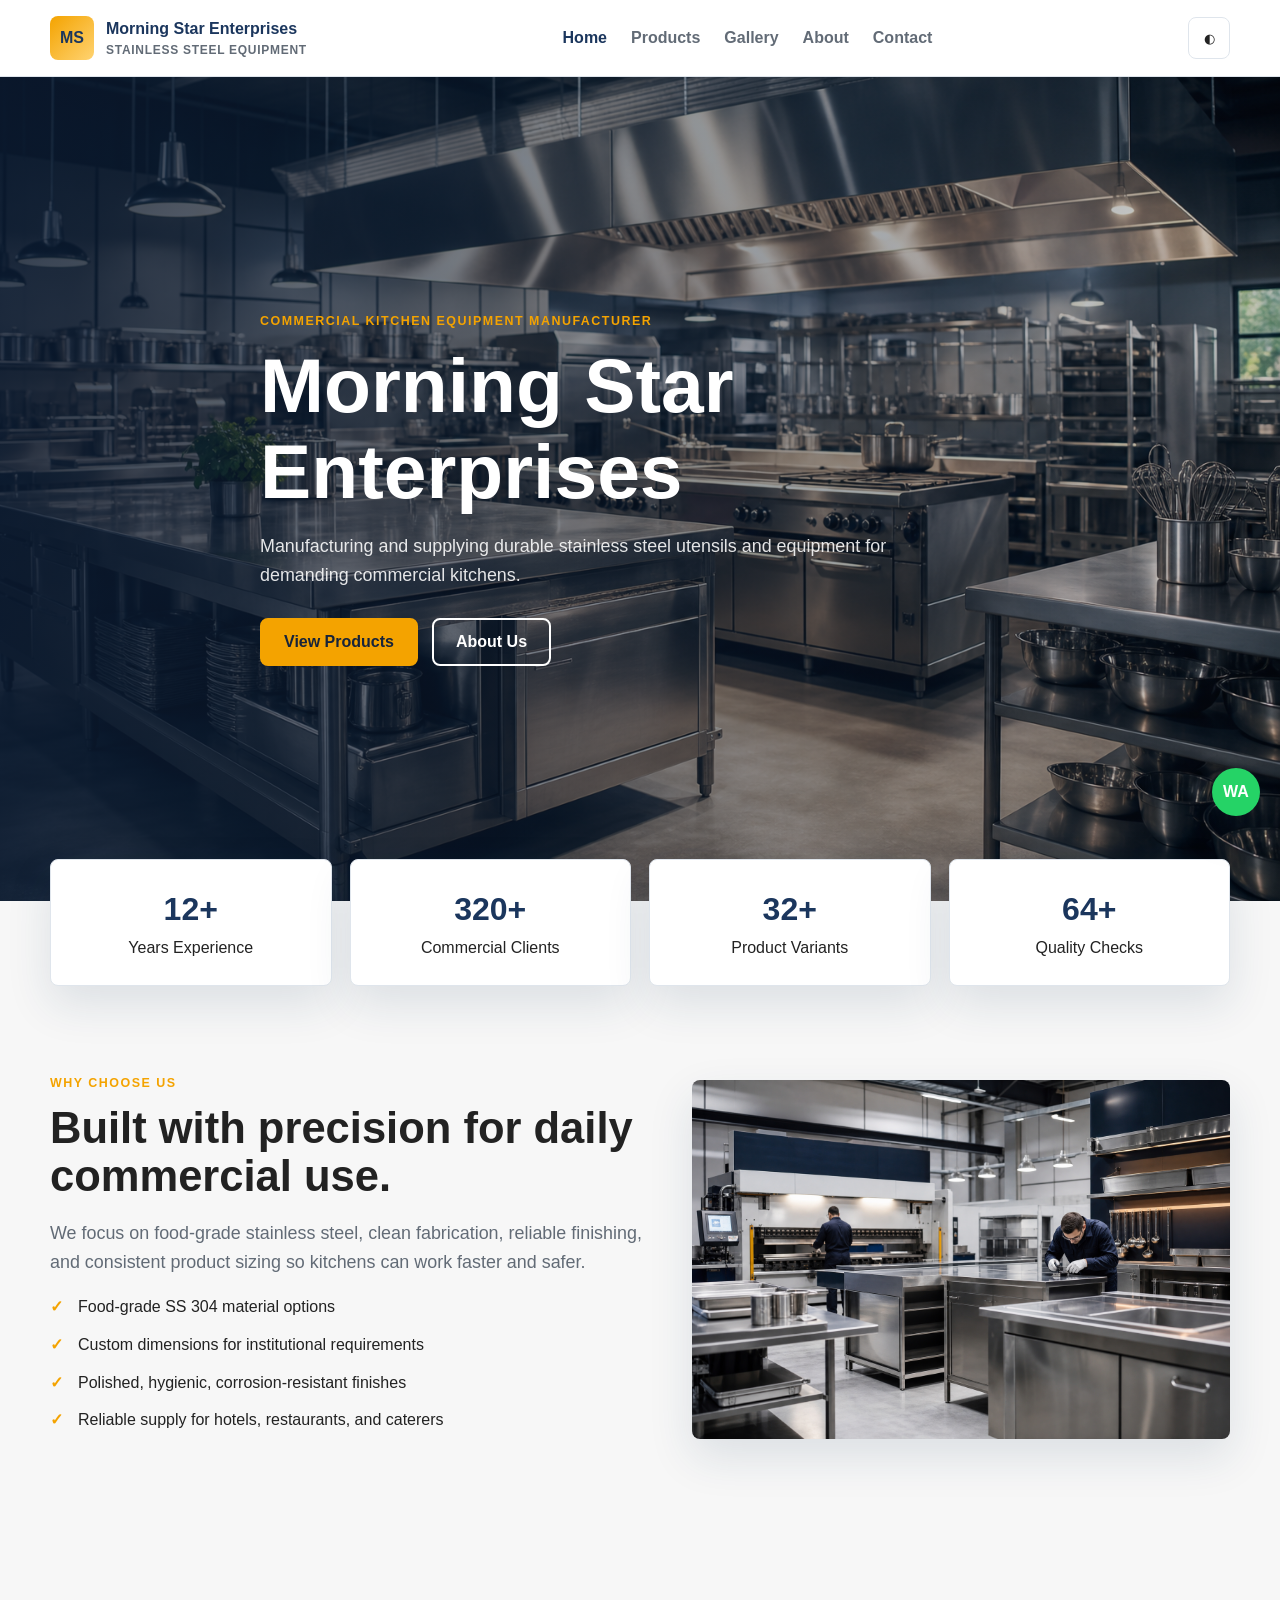
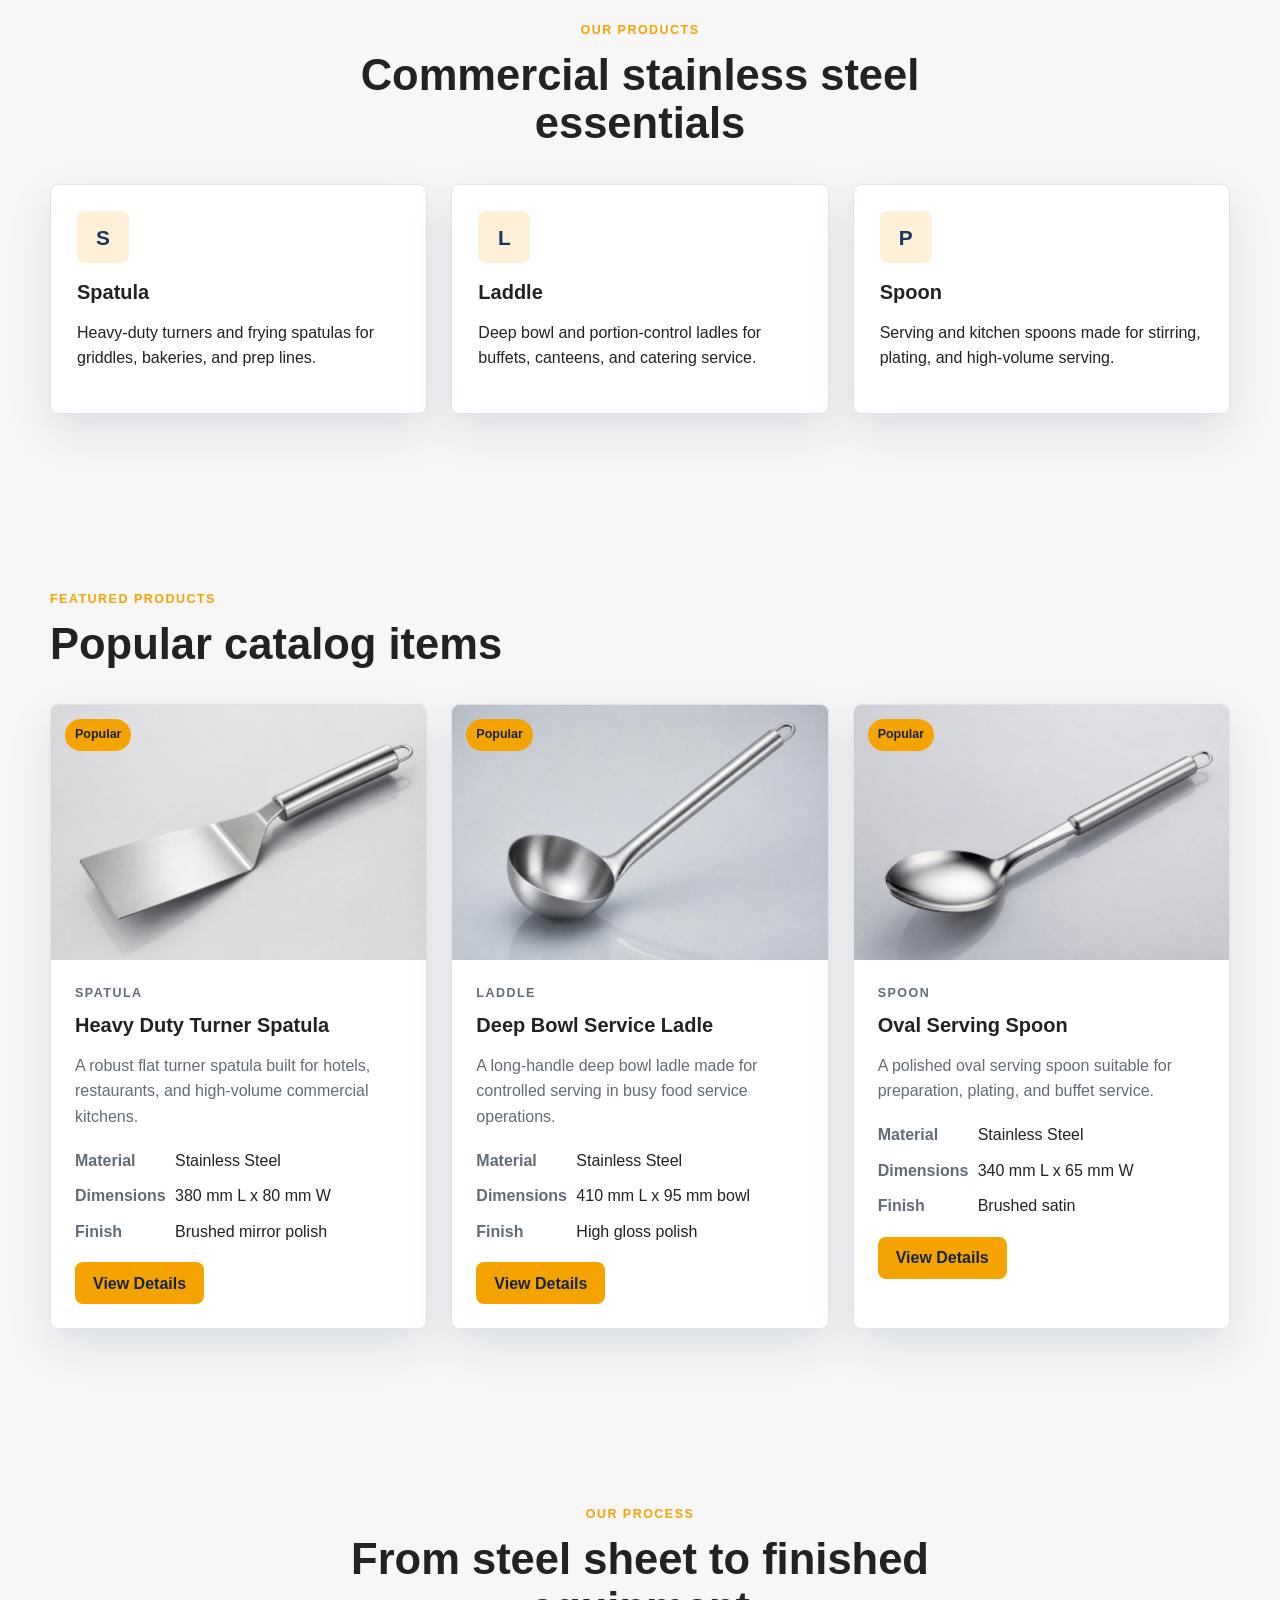
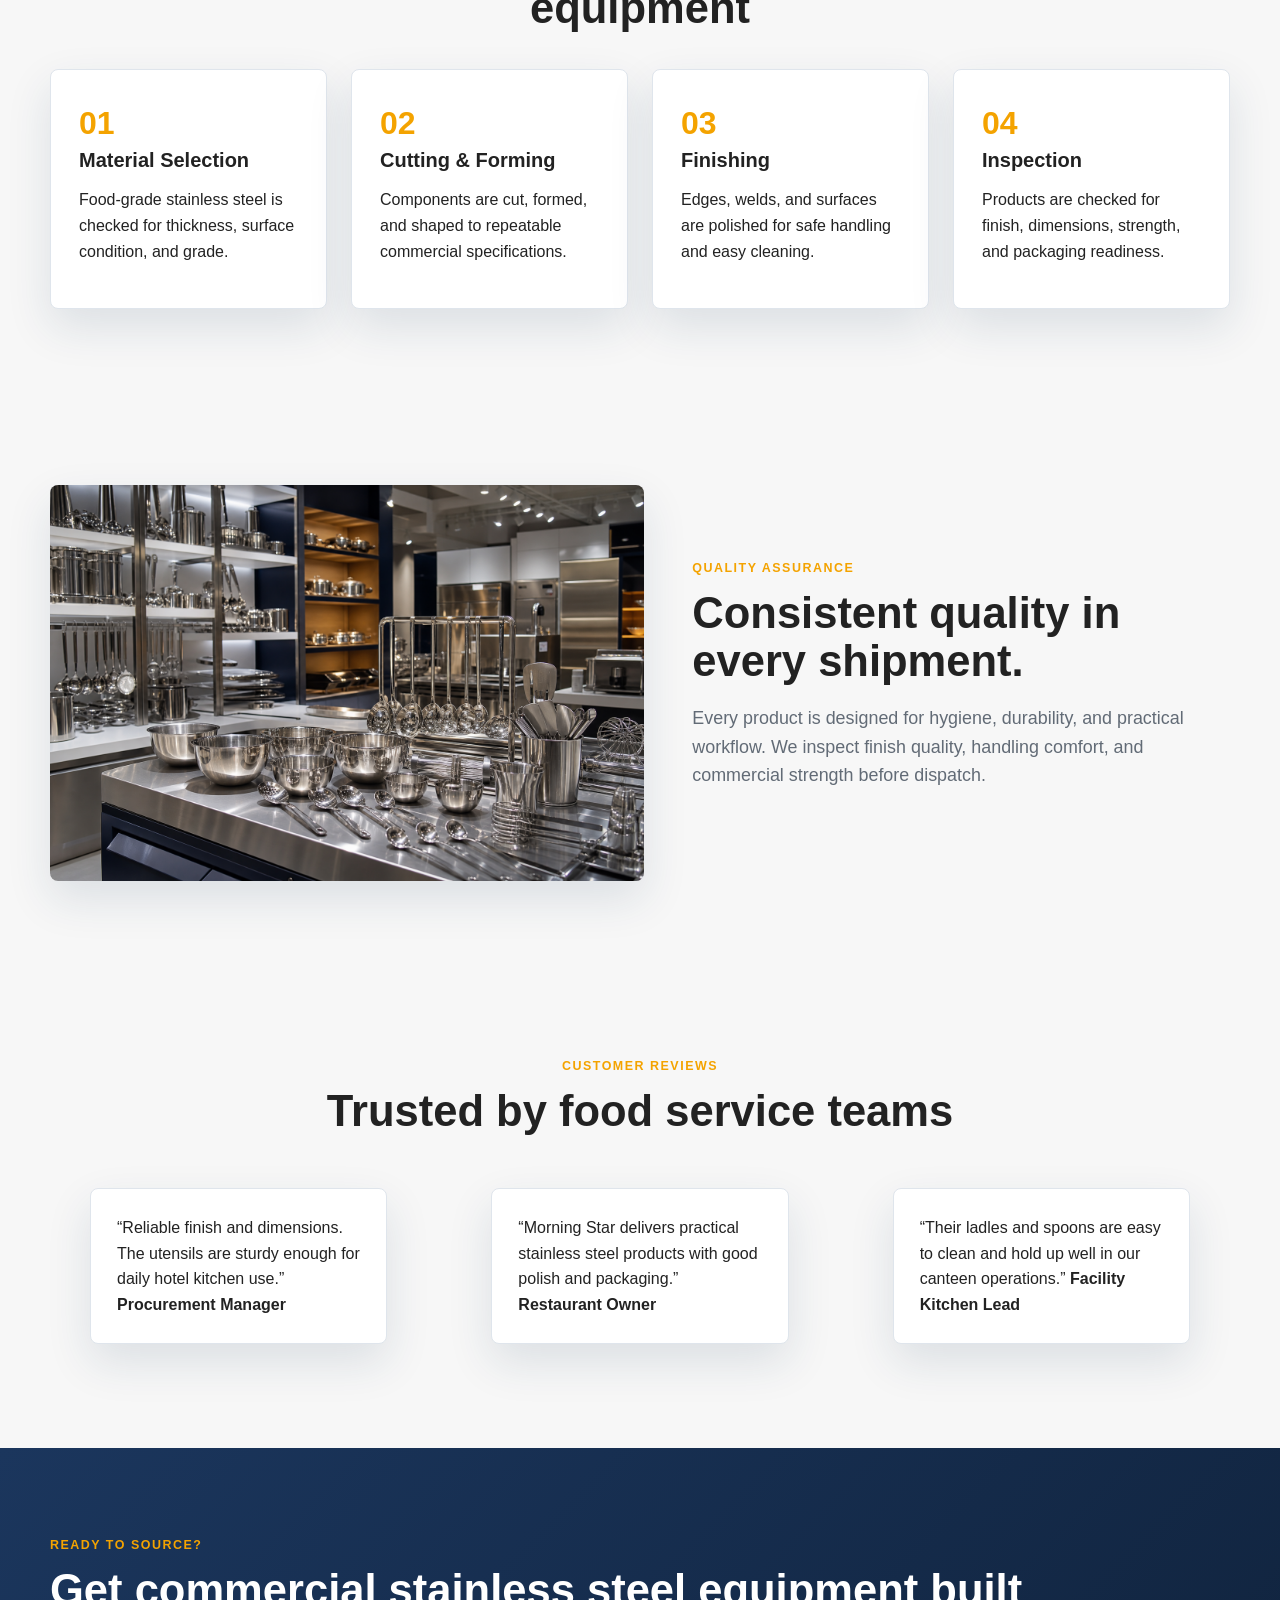
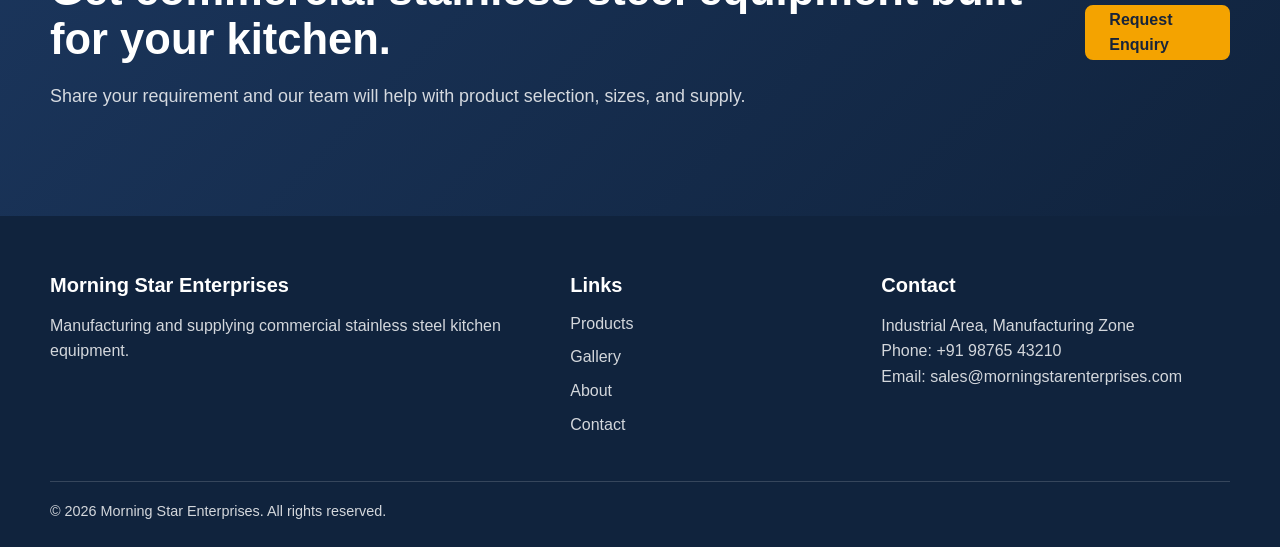
==== index.html @ 0d27fc05 "Initial commit" ====
<!DOCTYPE html>
<html lang="en">
<head>
  <meta charset="UTF-8">
  <meta name="viewport" content="width=device-width, initial-scale=1.0">
  <title>Morning Star Enterprises | Commercial Stainless Steel Kitchen Equipment</title>
  <meta name="description" content="Morning Star Enterprises manufactures and supplies commercial stainless steel kitchen equipment for hotels, restaurants, caterers, and institutional kitchens.">
  <meta property="og:title" content="Morning Star Enterprises">
  <meta property="og:description" content="Premium stainless steel kitchen equipment for commercial food service operations.">
  <meta property="og:image" content="images/hero-workshop.png">
  <meta property="og:type" content="website">
  <link rel="stylesheet" href="css/style.css">
  <link rel="stylesheet" href="css/products.css">
  <link rel="stylesheet" href="css/responsive.css">
</head>
<body>
  <header class="site-header">
    <nav class="navbar container" aria-label="Main navigation">
      <a class="brand" href="index.html" aria-label="Morning Star Enterprises home"><span class="brand-mark">MS</span><span>Morning Star Enterprises<small>Stainless Steel Equipment</small></span></a>
      <div class="nav-menu">
        <a class="active" href="index.html">Home</a><a href="products.html">Products</a><a href="gallery.html">Gallery</a><a href="about.html">About</a><a href="contact.html">Contact</a>
      </div>
      <div class="nav-actions"><button class="dark-toggle" type="button" aria-label="Toggle dark mode">◐</button><button class="nav-toggle" type="button" aria-label="Open menu" aria-expanded="false">☰</button></div>
    </nav>
  </header>

  <main>
    <section class="hero">
      <div class="container hero-content reveal">
        <p class="eyebrow">Commercial Kitchen Equipment Manufacturer</p>
        <h1>Morning Star Enterprises</h1>
        <p class="lead">Manufacturing and supplying durable stainless steel utensils and equipment for demanding commercial kitchens.</p>
        <div class="hero-actions"><a class="btn" href="products.html">View Products</a><a class="btn btn-secondary" href="about.html">About Us</a></div>
      </div>
    </section>

    <div class="container stats">
      <div class="stat-card reveal"><strong data-counter="12">0</strong><span>Years Experience</span></div>
      <div class="stat-card reveal"><strong data-counter="600">0</strong><span>Commercial Clients</span></div>
      <div class="stat-card reveal"><strong data-counter="40">0</strong><span>Product Variants</span></div>
      <div class="stat-card reveal"><strong data-counter="100">0</strong><span>Quality Checks</span></div>
    </div>

    <section class="section">
      <div class="container split">
        <div class="reveal">
          <p class="eyebrow">Why Choose Us</p>
          <h2>Built with precision for daily commercial use.</h2>
          <p class="lead">We focus on food-grade stainless steel, clean fabrication, reliable finishing, and consistent product sizing so kitchens can work faster and safer.</p>
          <ul class="check-list">
            <li>Food-grade SS 304 material options</li>
            <li>Custom dimensions for institutional requirements</li>
            <li>Polished, hygienic, corrosion-resistant finishes</li>
            <li>Reliable supply for hotels, restaurants, and caterers</li>
          </ul>
        </div>
        <div class="image-frame reveal"><img src="images/manufacturing-floor.png" alt="Stainless steel equipment manufacturing floor" loading="lazy"></div>
      </div>
    </section>

    <section class="section">
      <div class="container">
        <div class="section-heading center reveal"><p class="eyebrow">Our Products</p><h2>Commercial stainless steel essentials</h2></div>
        <div class="grid grid-3">
          <article class="card reveal"><div class="feature-icon">S</div><h3>Spatula</h3><p>Heavy-duty turners and frying spatulas for griddles, bakeries, and prep lines.</p></article>
          <article class="card reveal"><div class="feature-icon">L</div><h3>Laddle</h3><p>Deep bowl and portion-control ladles for buffets, canteens, and catering service.</p></article>
          <article class="card reveal"><div class="feature-icon">P</div><h3>Spoon</h3><p>Serving and kitchen spoons made for stirring, plating, and high-volume serving.</p></article>
        </div>
      </div>
    </section>

    <section class="section">
      <div class="container">
        <div class="section-heading reveal"><p class="eyebrow">Featured Products</p><h2>Popular catalog items</h2></div>
        <div class="products-grid" data-featured-products aria-live="polite"></div>
      </div>
    </section>

    <section class="section">
      <div class="container">
        <div class="section-heading center reveal"><p class="eyebrow">Our Process</p><h2>From steel sheet to finished equipment</h2></div>
        <div class="grid grid-4">
          <div class="process-step reveal"><span class="step-number">01</span><h3>Material Selection</h3><p>Food-grade stainless steel is checked for thickness, surface condition, and grade.</p></div>
          <div class="process-step reveal"><span class="step-number">02</span><h3>Cutting & Forming</h3><p>Components are cut, formed, and shaped to repeatable commercial specifications.</p></div>
          <div class="process-step reveal"><span class="step-number">03</span><h3>Finishing</h3><p>Edges, welds, and surfaces are polished for safe handling and easy cleaning.</p></div>
          <div class="process-step reveal"><span class="step-number">04</span><h3>Inspection</h3><p>Products are checked for finish, dimensions, strength, and packaging readiness.</p></div>
        </div>
      </div>
    </section>

    <section class="section">
      <div class="container split">
        <div class="image-frame reveal"><img src="images/showroom-gallery.png" alt="Stainless steel kitchen utensil showroom display" loading="lazy"></div>
        <div class="reveal"><p class="eyebrow">Quality Assurance</p><h2>Consistent quality in every shipment.</h2><p class="lead">Every product is designed for hygiene, durability, and practical workflow. We inspect finish quality, handling comfort, and commercial strength before dispatch.</p></div>
      </div>
    </section>

    <section class="section">
      <div class="container">
        <div class="section-heading center reveal"><p class="eyebrow">Customer Reviews</p><h2>Trusted by food service teams</h2></div>
        <div class="grid grid-3">
          <blockquote class="review card reveal">“Reliable finish and dimensions. The utensils are sturdy enough for daily hotel kitchen use.”<strong> Procurement Manager</strong></blockquote>
          <blockquote class="review card reveal">“Morning Star delivers practical stainless steel products with good polish and packaging.”<strong> Restaurant Owner</strong></blockquote>
          <blockquote class="review card reveal">“Their ladles and spoons are easy to clean and hold up well in our canteen operations.”<strong> Facility Kitchen Lead</strong></blockquote>
        </div>
      </div>
    </section>

    <section class="section cta">
      <div class="container cta-inner reveal"><div><p class="eyebrow">Ready to Source?</p><h2>Get commercial stainless steel equipment built for your kitchen.</h2><p class="lead">Share your requirement and our team will help with product selection, sizes, and supply.</p></div><a class="btn" href="contact.html">Request Enquiry</a></div>
    </section>
  </main>

  <footer class="site-footer">
    <div class="container footer-grid"><div><h3>Morning Star Enterprises</h3><p>Manufacturing and supplying commercial stainless steel kitchen equipment.</p></div><div><h3>Links</h3><a href="products.html">Products</a><a href="gallery.html">Gallery</a><a href="about.html">About</a><a href="contact.html">Contact</a></div><div><h3>Contact</h3><p>Industrial Area, Manufacturing Zone<br>Phone: +91 98765 43210<br>Email: sales@morningstarenterprises.com</p></div></div>
    <div class="container footer-bottom">© 2026 Morning Star Enterprises. All rights reserved.</div>
  </footer>
  <a class="whatsapp-float" href="https://wa.me/919876543210" aria-label="Chat on WhatsApp">WA</a><button class="back-to-top" type="button" aria-label="Back to top">↑</button>
  <script src="js/main.js"></script>
  <script src="js/products.js"></script>
</body>
</html>
---- css/style.css ----
:root {
  --primary: #1B365D;
  --accent: #F4A300;
  --bg: #F7F7F7;
  --text: #222222;
  --muted: #626b76;
  --card: #ffffff;
  --line: #dfe5ec;
  --shadow: 0 18px 45px rgba(27, 54, 93, 0.12);
  --radius: 8px;
  --max: 1180px;
}

[data-theme="dark"] {
  --bg: #111827;
  --text: #f5f7fa;
  --muted: #c4ccd7;
  --card: #182235;
  --line: #2a3850;
  --shadow: 0 18px 45px rgba(0, 0, 0, 0.28);
}

* { box-sizing: border-box; }

html {
  scroll-behavior: smooth;
}

body {
  margin: 0;
  font-family: Arial, Helvetica, sans-serif;
  background: var(--bg);
  color: var(--text);
  line-height: 1.6;
}

img {
  display: block;
  max-width: 100%;
}

a {
  color: inherit;
  text-decoration: none;
}

.container {
  width: min(var(--max), calc(100% - 40px));
  margin: 0 auto;
}

.site-header {
  position: sticky;
  top: 0;
  z-index: 50;
  background: rgba(255, 255, 255, 0.94);
  border-bottom: 1px solid var(--line);
  backdrop-filter: blur(16px);
}

[data-theme="dark"] .site-header {
  background: rgba(17, 24, 39, 0.94);
}

.navbar {
  min-height: 76px;
  display: flex;
  align-items: center;
  justify-content: space-between;
  gap: 24px;
}

.brand {
  display: flex;
  align-items: center;
  gap: 12px;
  font-weight: 800;
  color: var(--primary);
}

[data-theme="dark"] .brand { color: #fff; }

.brand-mark {
  width: 44px;
  height: 44px;
  border-radius: var(--radius);
  display: grid;
  place-items: center;
  color: var(--primary);
  background: linear-gradient(135deg, var(--accent), #ffd371);
  font-weight: 900;
}

.brand small {
  display: block;
  color: var(--muted);
  font-size: 0.75rem;
  font-weight: 700;
  letter-spacing: 0.06em;
  text-transform: uppercase;
}

.nav-menu {
  display: flex;
  align-items: center;
  gap: 24px;
  color: var(--muted);
  font-weight: 700;
}

.nav-menu a:hover,
.nav-menu a.active {
  color: var(--primary);
}

[data-theme="dark"] .nav-menu a:hover,
[data-theme="dark"] .nav-menu a.active { color: var(--accent); }

.nav-actions {
  display: flex;
  align-items: center;
  gap: 10px;
}

.icon-btn,
.nav-toggle,
.dark-toggle {
  border: 1px solid var(--line);
  background: var(--card);
  color: var(--text);
  width: 42px;
  height: 42px;
  border-radius: var(--radius);
  cursor: pointer;
}

.nav-toggle {
  display: none;
  font-size: 1.25rem;
}

.hero {
  min-height: calc(100vh - 76px);
  display: grid;
  align-items: center;
  color: #fff;
  background:
    linear-gradient(90deg, rgba(12, 28, 51, 0.82), rgba(12, 28, 51, 0.48), rgba(12, 28, 51, 0.18)),
    url("../images/hero-workshop.png") center / cover no-repeat;
}

.hero-content {
  max-width: 760px;
  padding: 110px 0;
}

.eyebrow {
  margin: 0 0 10px;
  color: var(--accent);
  font-size: 0.78rem;
  font-weight: 900;
  letter-spacing: 0.12em;
  text-transform: uppercase;
}

h1, h2, h3 {
  margin: 0;
  line-height: 1.12;
  color: inherit;
}

h1 {
  font-size: clamp(2.35rem, 6vw, 4.8rem);
  max-width: 850px;
}

h2 {
  font-size: clamp(1.9rem, 3.4vw, 3rem);
}

h3 {
  font-size: 1.25rem;
}

.lead {
  color: var(--muted);
  font-size: 1.12rem;
}

.hero .lead {
  color: rgba(255, 255, 255, 0.88);
  max-width: 650px;
}

.hero-actions,
.detail-actions {
  display: flex;
  flex-wrap: wrap;
  gap: 14px;
  margin-top: 28px;
}

.btn {
  display: inline-flex;
  align-items: center;
  justify-content: center;
  min-height: 48px;
  padding: 0 22px;
  border: 2px solid var(--accent);
  border-radius: var(--radius);
  background: var(--accent);
  color: #17243a;
  font-weight: 800;
  transition: transform 180ms ease, box-shadow 180ms ease, background 180ms ease;
}

.btn:hover {
  transform: translateY(-2px);
  box-shadow: 0 12px 24px rgba(244, 163, 0, 0.24);
}

.btn-secondary {
  background: transparent;
  color: inherit;
  border-color: currentColor;
}

.btn-small {
  min-height: 42px;
  padding: 0 16px;
}

.section {
  padding: 88px 0;
}

.section.compact {
  padding: 50px 0;
}

.section-heading {
  max-width: 720px;
  margin-bottom: 36px;
}

.section-heading.center {
  margin-inline: auto;
  text-align: center;
}

.grid {
  display: grid;
  gap: 24px;
}

.grid-3 {
  grid-template-columns: repeat(3, 1fr);
}

.grid-4 {
  grid-template-columns: repeat(4, 1fr);
}

.card,
.process-step,
.review,
.stat-card {
  background: var(--card);
  border: 1px solid var(--line);
  border-radius: var(--radius);
  box-shadow: var(--shadow);
}

.card {
  padding: 26px;
}

.feature-icon {
  width: 52px;
  height: 52px;
  border-radius: var(--radius);
  display: grid;
  place-items: center;
  margin-bottom: 18px;
  background: rgba(244, 163, 0, 0.16);
  color: var(--primary);
  font-weight: 900;
  font-size: 1.3rem;
}

[data-theme="dark"] .feature-icon { color: var(--accent); }

.split {
  display: grid;
  grid-template-columns: 1.05fr 0.95fr;
  gap: 48px;
  align-items: center;
}

.image-frame {
  overflow: hidden;
  border-radius: var(--radius);
  box-shadow: var(--shadow);
}

.image-frame img,
.product-media img,
.gallery-item img {
  width: 100%;
  height: 100%;
  object-fit: cover;
  transition: transform 450ms ease;
}

.image-frame:hover img,
.product-card:hover .product-media img,
.gallery-item:hover img {
  transform: scale(1.045);
}

.stats {
  display: grid;
  grid-template-columns: repeat(4, 1fr);
  gap: 18px;
  margin-top: -42px;
  position: relative;
  z-index: 2;
}

.stat-card {
  padding: 24px;
  text-align: center;
}

.stat-card strong {
  display: block;
  color: var(--primary);
  font-size: 2rem;
}

[data-theme="dark"] .stat-card strong { color: var(--accent); }

.process-step {
  padding: 28px;
}

.step-number {
  color: var(--accent);
  font-weight: 900;
  font-size: 2rem;
}

.cta {
  color: #fff;
  background: linear-gradient(135deg, var(--primary), #10233d);
}

.cta-inner {
  display: flex;
  align-items: center;
  justify-content: space-between;
  gap: 28px;
}

.cta .lead {
  color: rgba(255, 255, 255, 0.82);
}

.site-footer {
  color: rgba(255, 255, 255, 0.82);
  background: #10233d;
  padding: 58px 0 24px;
}

.footer-grid {
  display: grid;
  grid-template-columns: 1.4fr 0.8fr 1fr;
  gap: 32px;
}

.footer-grid h3 {
  color: #fff;
  margin-bottom: 14px;
}

.footer-grid a {
  display: block;
  margin: 8px 0;
}

.footer-bottom {
  margin-top: 36px;
  padding-top: 18px;
  border-top: 1px solid rgba(255,255,255,0.16);
  font-size: 0.9rem;
}

.whatsapp-float,
.back-to-top {
  position: fixed;
  right: 20px;
  z-index: 45;
  width: 48px;
  height: 48px;
  border-radius: 50%;
  display: grid;
  place-items: center;
  box-shadow: var(--shadow);
}

.whatsapp-float {
  bottom: 84px;
  background: #25d366;
  color: #fff;
  font-weight: 900;
}

.back-to-top {
  bottom: 24px;
  border: 0;
  color: #17243a;
  background: var(--accent);
  cursor: pointer;
  opacity: 0;
  pointer-events: none;
  transition: opacity 180ms ease, transform 180ms ease;
}

.back-to-top.show {
  opacity: 1;
  pointer-events: auto;
}

.reveal {
  opacity: 0;
  transform: translateY(22px);
  transition: opacity 520ms ease, transform 520ms ease;
}

.reveal.is-visible {
  opacity: 1;
  transform: translateY(0);
}

.page-hero {
  padding: 90px 0;
  color: #fff;
  background:
    linear-gradient(90deg, rgba(12, 28, 51, 0.86), rgba(12, 28, 51, 0.38)),
    url("../images/manufacturing-floor.png") center / cover no-repeat;
}

.check-list {
  padding: 0;
  margin: 0;
  list-style: none;
}

.check-list li {
  margin-bottom: 12px;
  padding-left: 28px;
  position: relative;
}

.check-list li::before {
  content: "✓";
  position: absolute;
  left: 0;
  color: var(--accent);
  font-weight: 900;
}

.two-column {
  display: grid;
  grid-template-columns: 0.85fr 1.15fr;
  gap: 34px;
  align-items: start;
}

.gallery-masonry {
  columns: 3 280px;
  column-gap: 18px;
}

.gallery-item {
  display: block;
  width: 100%;
  margin: 0 0 18px;
  border: 0;
  padding: 0;
  background: transparent;
  overflow: hidden;
  border-radius: var(--radius);
  box-shadow: var(--shadow);
  cursor: zoom-in;
}

.gallery-item img {
  aspect-ratio: 4 / 3;
}

.gallery-item.tall img {
  aspect-ratio: 3 / 4;
}

.modal {
  position: fixed;
  inset: 0;
  z-index: 100;
  display: none;
  place-items: center;
  padding: 24px;
  background: rgba(0, 0, 0, 0.82);
}

.modal.open {
  display: grid;
}

.modal img {
  max-height: 86vh;
  border-radius: var(--radius);
}

.modal-close {
  position: absolute;
  top: 18px;
  right: 18px;
}

.contact-grid {
  display: grid;
  grid-template-columns: 0.9fr 1.1fr;
  gap: 34px;
}

.contact-list {
  display: grid;
  gap: 16px;
}

.contact-form {
  display: grid;
  gap: 16px;
}

.form-row {
  display: grid;
  gap: 8px;
}

input,
textarea,
select {
  width: 100%;
  min-height: 48px;
  border: 1px solid var(--line);
  border-radius: var(--radius);
  padding: 12px 14px;
  background: var(--card);
  color: var(--text);
  font: inherit;
}

textarea {
  min-height: 140px;
  resize: vertical;
}

.error {
  min-height: 18px;
  color: #b42318;
  font-size: 0.85rem;
}

.form-status.success {
  color: #157347;
  font-weight: 800;
}

.map-placeholder {
  min-height: 270px;
  display: grid;
  place-items: center;
  text-align: center;
  padding: 24px;
  border: 1px solid var(--line);
  border-radius: var(--radius);
  background:
    linear-gradient(45deg, rgba(27,54,93,0.08) 25%, transparent 25%),
    linear-gradient(-45deg, rgba(27,54,93,0.08) 25%, transparent 25%),
    var(--card);
  background-size: 28px 28px;
}

@media (prefers-reduced-motion: reduce) {
  *, *::before, *::after {
    scroll-behavior: auto !important;
    transition: none !important;
    animation: none !important;
  }
}
---- css/products.css ----
.toolbar {
  display: flex;
  justify-content: space-between;
  align-items: center;
  gap: 18px;
  margin-bottom: 30px;
}

.search-box {
  max-width: 380px;
  flex: 1;
}

.filter-group {
  display: flex;
  flex-wrap: wrap;
  gap: 10px;
}

.filter-btn {
  min-height: 42px;
  padding: 0 16px;
  border: 1px solid var(--line);
  border-radius: var(--radius);
  background: var(--card);
  color: var(--text);
  cursor: pointer;
  font-weight: 800;
}

.filter-btn.active,
.filter-btn:hover {
  border-color: var(--accent);
  background: var(--accent);
  color: #17243a;
}

.products-grid {
  display: grid;
  grid-template-columns: repeat(3, 1fr);
  gap: 24px;
}

.product-card {
  overflow: hidden;
  background: var(--card);
  border: 1px solid var(--line);
  border-radius: var(--radius);
  box-shadow: var(--shadow);
}

.product-media {
  position: relative;
  height: 255px;
  overflow: hidden;
  background: #eef2f6;
}

.badge {
  position: absolute;
  top: 14px;
  left: 14px;
  padding: 6px 10px;
  border-radius: 999px;
  background: var(--accent);
  color: #17243a;
  font-weight: 900;
  font-size: 0.78rem;
}

.product-body {
  padding: 24px;
}

.product-body p {
  color: var(--muted);
}

.mini-specs {
  display: grid;
  gap: 10px;
  margin: 18px 0;
}

.mini-specs div {
  display: grid;
  grid-template-columns: 90px 1fr;
  gap: 10px;
}

.mini-specs dt {
  color: var(--muted);
  font-weight: 800;
}

.mini-specs dd {
  margin: 0;
}

.empty-state {
  grid-column: 1 / -1;
  padding: 28px;
  border-radius: var(--radius);
  background: var(--card);
  text-align: center;
}

.detail-grid {
  display: grid;
  grid-template-columns: 1.05fr 0.95fr;
  gap: 44px;
  align-items: center;
}

.detail-gallery,
.detail-content,
.table-wrap {
  background: var(--card);
  border: 1px solid var(--line);
  border-radius: var(--radius);
  box-shadow: var(--shadow);
}

.detail-gallery {
  padding: 18px;
}

.detail-main-image {
  width: 100%;
  aspect-ratio: 4 / 3;
  object-fit: cover;
  border-radius: var(--radius);
  background: #eef2f6;
}

.thumb-row {
  display: grid;
  grid-template-columns: repeat(3, 1fr);
  gap: 12px;
  margin-top: 12px;
}

.thumb {
  padding: 0;
  border: 2px solid transparent;
  border-radius: var(--radius);
  overflow: hidden;
  cursor: pointer;
  background: transparent;
}

.thumb.active {
  border-color: var(--accent);
}

.thumb img {
  width: 100%;
  aspect-ratio: 4 / 3;
  object-fit: cover;
}

.detail-content {
  padding: 34px;
}

.spec-table {
  width: 100%;
  border-collapse: collapse;
}

.spec-table th,
.spec-table td {
  padding: 16px 18px;
  border-bottom: 1px solid var(--line);
  text-align: left;
  vertical-align: top;
}

.spec-table th {
  width: 220px;
  color: var(--primary);
}

[data-theme="dark"] .spec-table th { color: var(--accent); }

.spec-table tr:last-child th,
.spec-table tr:last-child td {
  border-bottom: 0;
}
---- css/responsive.css ----
@media (max-width: 980px) {
  .nav-toggle {
    display: block;
  }

  .nav-menu {
    position: absolute;
    left: 20px;
    right: 20px;
    top: 76px;
    display: none;
    flex-direction: column;
    align-items: stretch;
    padding: 18px;
    border: 1px solid var(--line);
    border-radius: var(--radius);
    background: var(--card);
    box-shadow: var(--shadow);
  }

  .nav-menu.open {
    display: flex;
  }

  .split,
  .detail-grid,
  .contact-grid,
  .two-column {
    grid-template-columns: 1fr;
  }

  .grid-3,
  .grid-4,
  .products-grid,
  .stats {
    grid-template-columns: repeat(2, 1fr);
  }

  .toolbar,
  .cta-inner {
    align-items: stretch;
    flex-direction: column;
  }
}

@media (max-width: 680px) {
  .container {
    width: min(100% - 28px, var(--max));
  }

  .navbar {
    min-height: 68px;
  }

  .brand span {
    max-width: 180px;
    line-height: 1.2;
  }

  .nav-menu {
    top: 68px;
  }

  .hero {
    min-height: 680px;
  }

  .hero-content {
    padding: 80px 0;
  }

  .section {
    padding: 62px 0;
  }

  .grid-3,
  .grid-4,
  .products-grid,
  .stats,
  .footer-grid {
    grid-template-columns: 1fr;
  }

  .stats {
    margin-top: 0;
    padding-top: 28px;
  }

  .product-media {
    height: 230px;
  }

  .mini-specs div {
    grid-template-columns: 1fr;
  }

  .spec-table th,
  .spec-table td {
    display: block;
    width: 100%;
  }

  .spec-table th {
    padding-bottom: 4px;
  }

  .spec-table td {
    padding-top: 0;
  }

  .whatsapp-float,
  .back-to-top {
    right: 14px;
  }
}
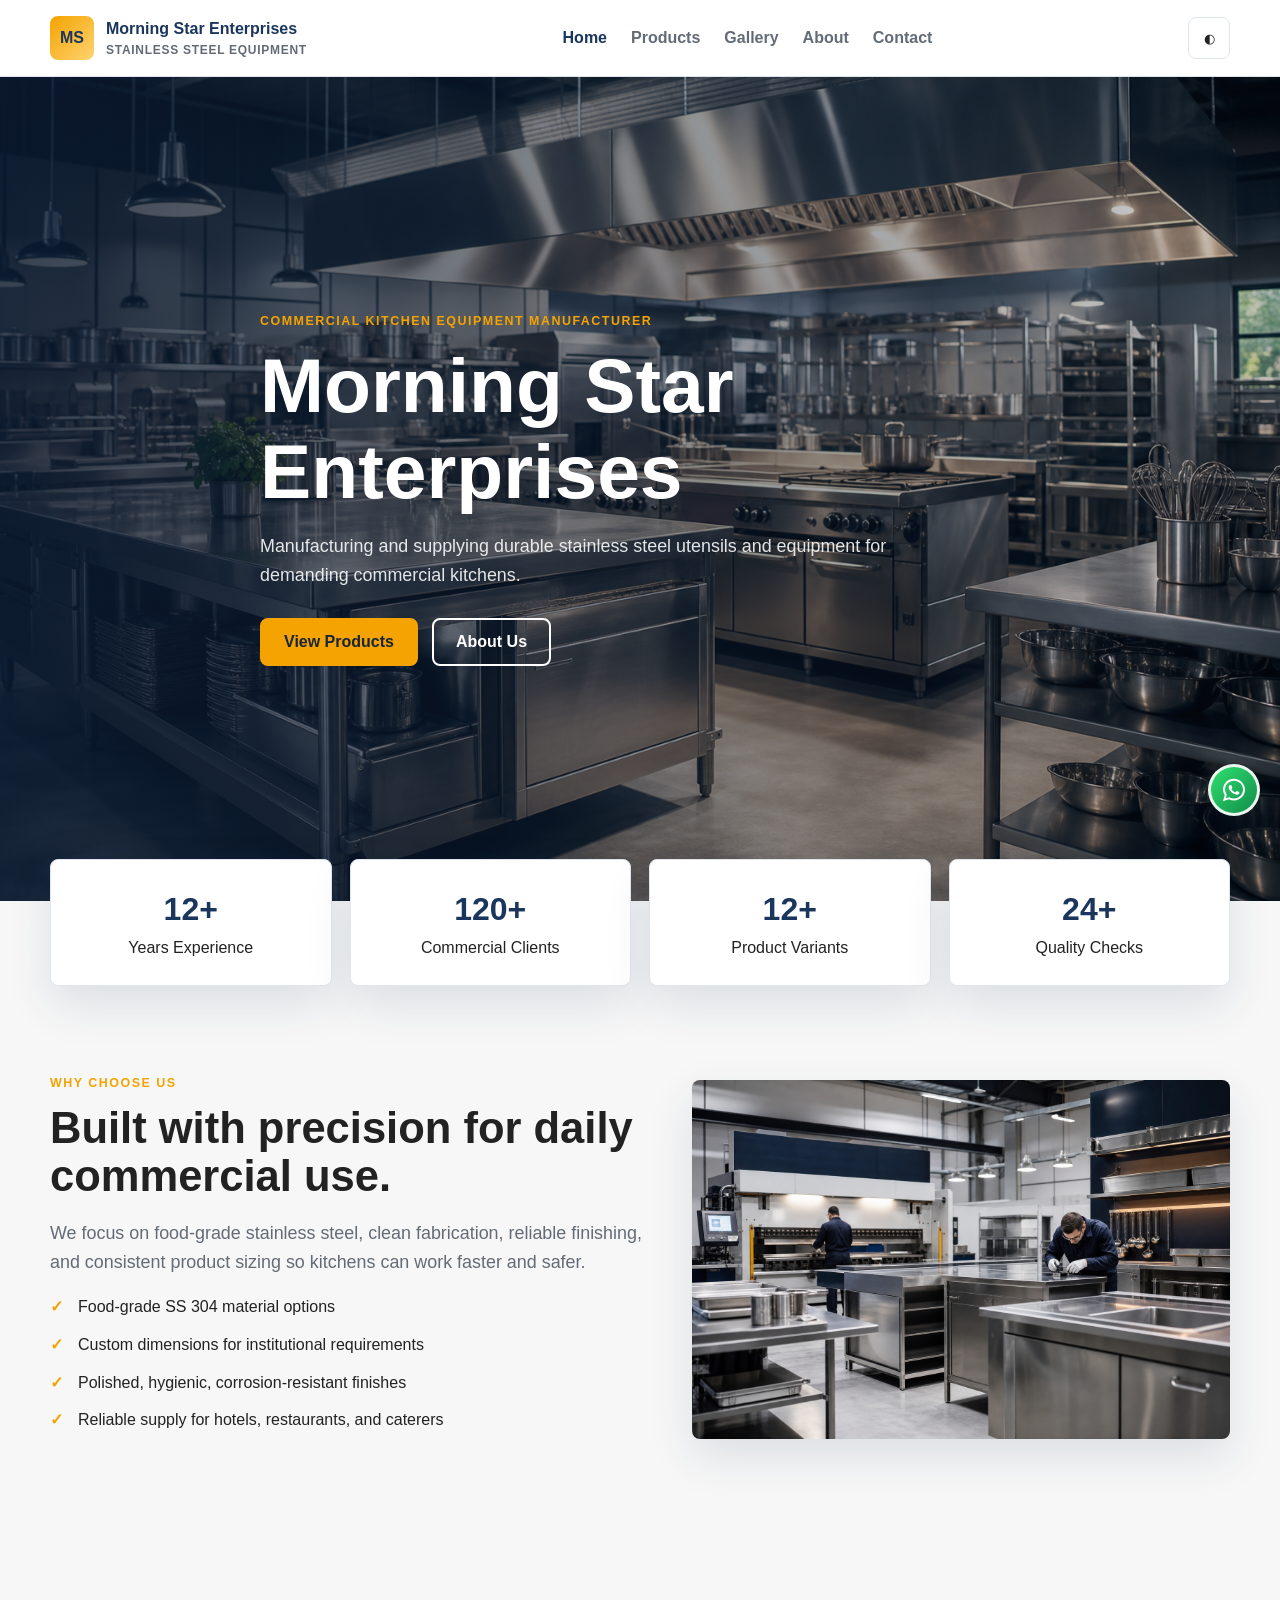
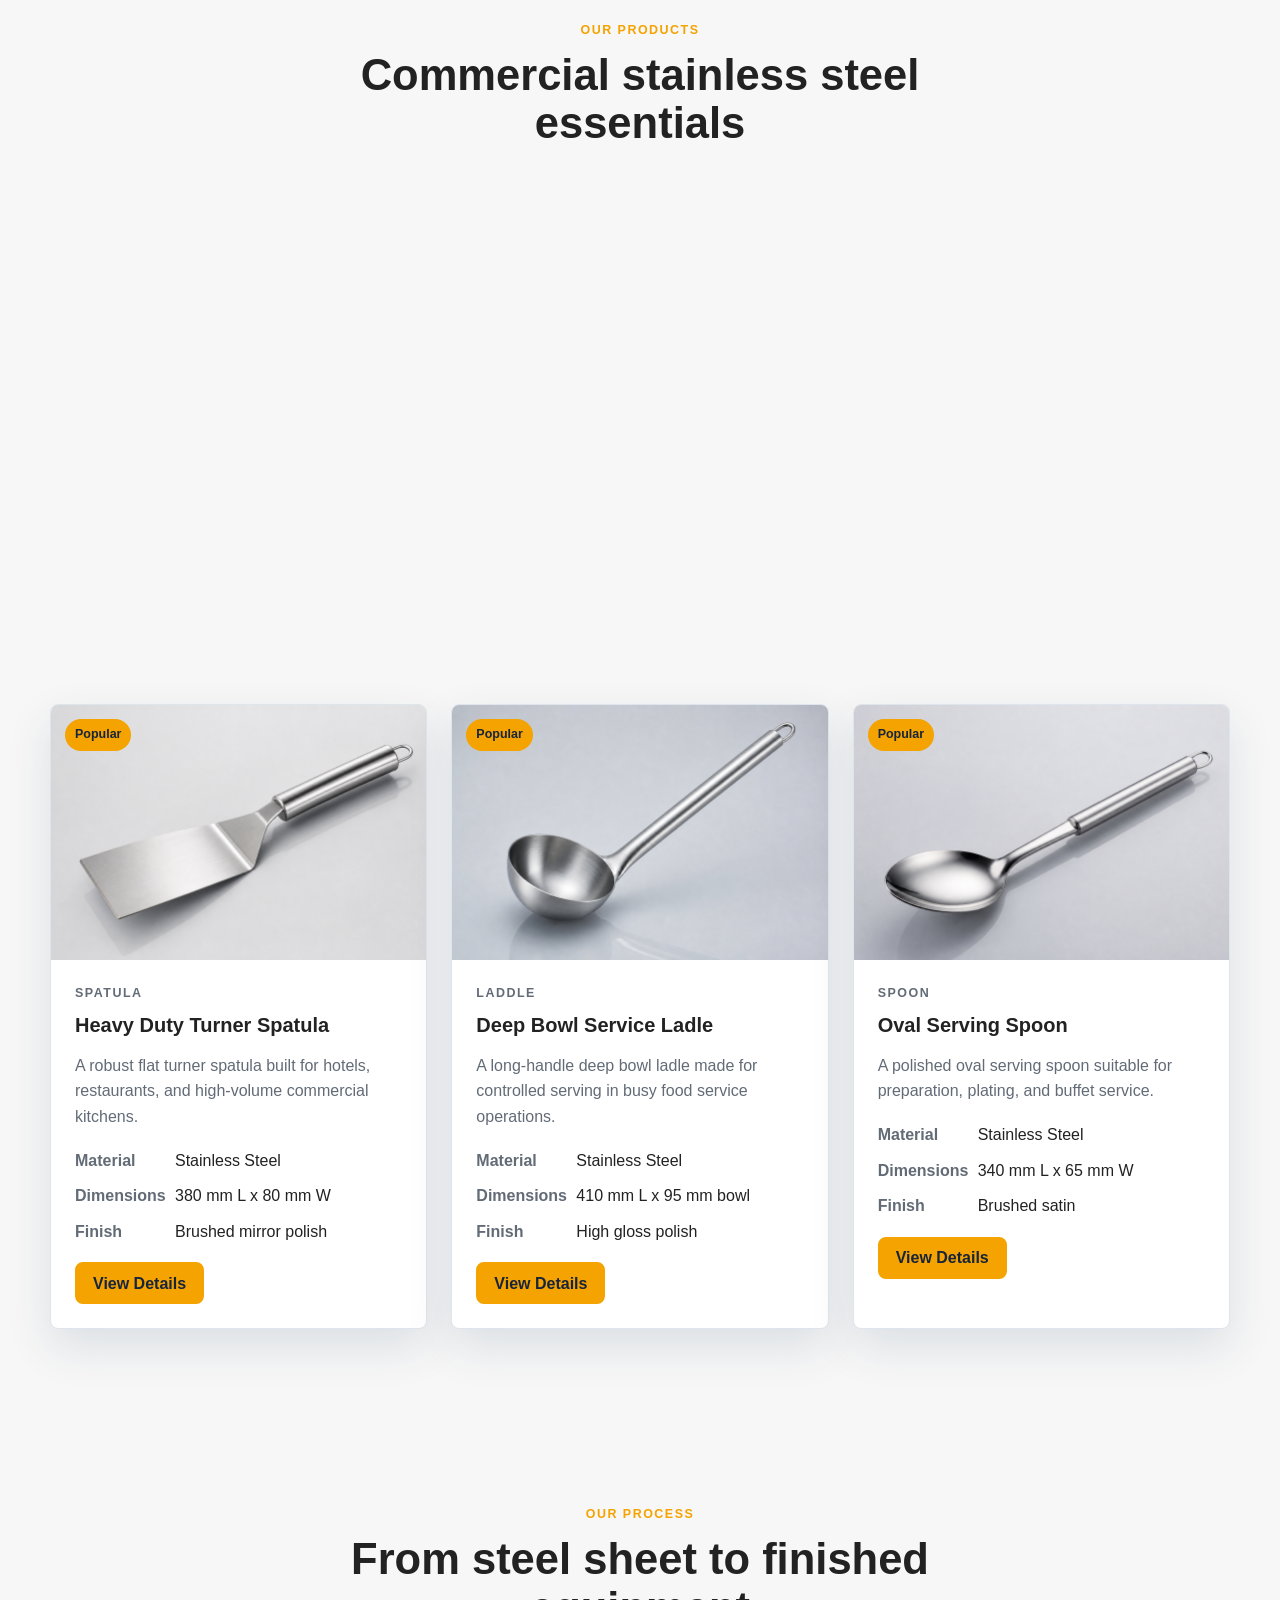
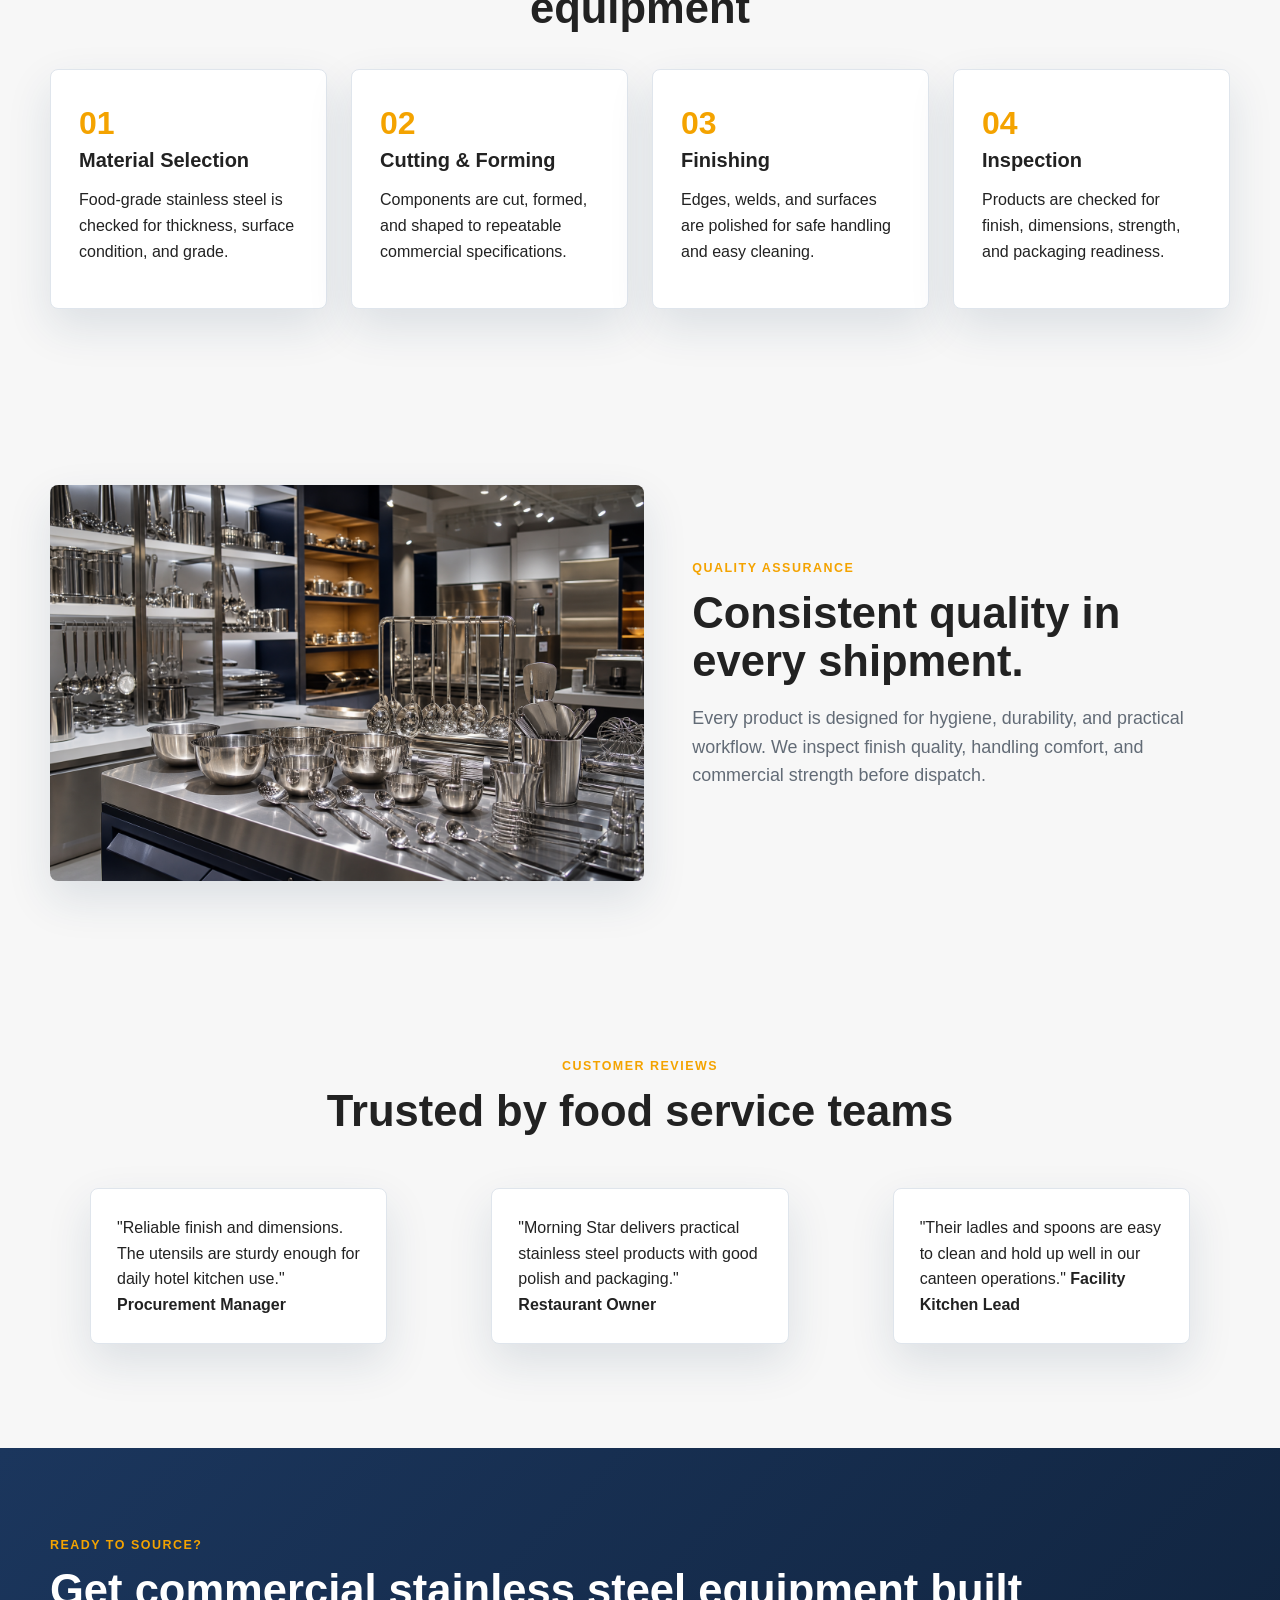
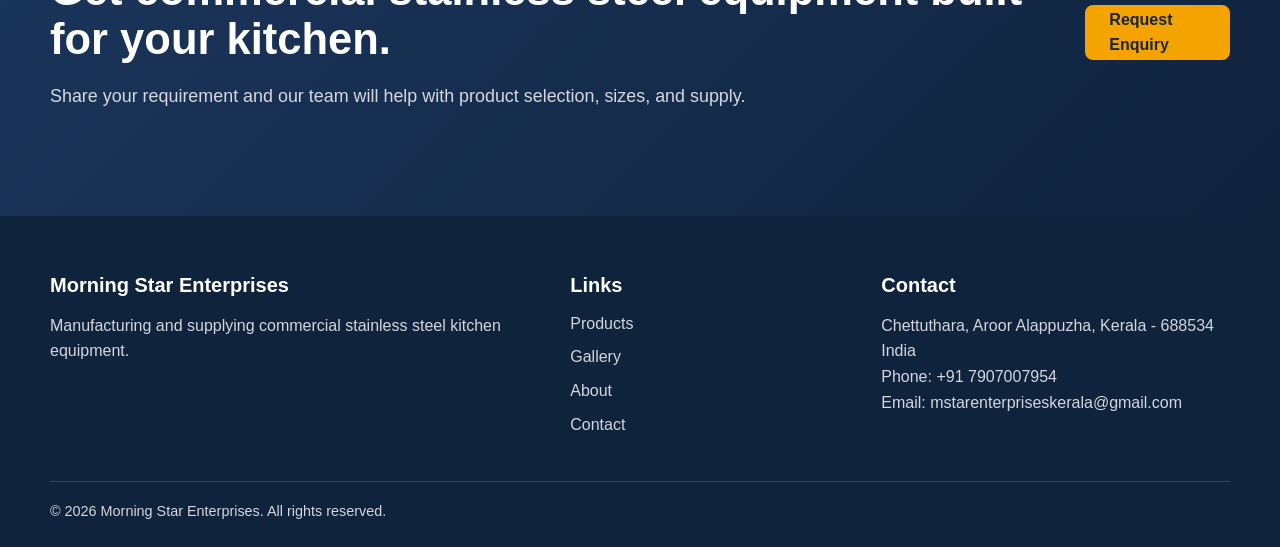
==== commit a13978bc: "Centralize company contact configuration" ====
--- a/index.html
+++ b/index.html
@@ -20,7 +20,7 @@
       <div class="nav-menu">
         <a class="active" href="index.html">Home</a><a href="products.html">Products</a><a href="gallery.html">Gallery</a><a href="about.html">About</a><a href="contact.html">Contact</a>
       </div>
-      <div class="nav-actions"><button class="dark-toggle" type="button" aria-label="Toggle dark mode">◐</button><button class="nav-toggle" type="button" aria-label="Open menu" aria-expanded="false">☰</button></div>
+      <div class="nav-actions"><button class="dark-toggle" type="button" aria-label="Toggle dark mode">&#9680;</button><button class="nav-toggle" type="button" aria-label="Open menu" aria-expanded="false">&#9776;</button></div>
     </nav>
   </header>
 
@@ -99,9 +99,9 @@
       <div class="container">
         <div class="section-heading center reveal"><p class="eyebrow">Customer Reviews</p><h2>Trusted by food service teams</h2></div>
         <div class="grid grid-3">
-          <blockquote class="review card reveal">“Reliable finish and dimensions. The utensils are sturdy enough for daily hotel kitchen use.”<strong> Procurement Manager</strong></blockquote>
-          <blockquote class="review card reveal">“Morning Star delivers practical stainless steel products with good polish and packaging.”<strong> Restaurant Owner</strong></blockquote>
-          <blockquote class="review card reveal">“Their ladles and spoons are easy to clean and hold up well in our canteen operations.”<strong> Facility Kitchen Lead</strong></blockquote>
+          <blockquote class="review card reveal">&quot;Reliable finish and dimensions. The utensils are sturdy enough for daily hotel kitchen use.&quot;<strong> Procurement Manager</strong></blockquote>
+          <blockquote class="review card reveal">&quot;Morning Star delivers practical stainless steel products with good polish and packaging.&quot;<strong> Restaurant Owner</strong></blockquote>
+          <blockquote class="review card reveal">&quot;Their ladles and spoons are easy to clean and hold up well in our canteen operations.&quot;<strong> Facility Kitchen Lead</strong></blockquote>
         </div>
       </div>
     </section>
@@ -112,10 +112,11 @@
   </main>
 
   <footer class="site-footer">
-    <div class="container footer-grid"><div><h3>Morning Star Enterprises</h3><p>Manufacturing and supplying commercial stainless steel kitchen equipment.</p></div><div><h3>Links</h3><a href="products.html">Products</a><a href="gallery.html">Gallery</a><a href="about.html">About</a><a href="contact.html">Contact</a></div><div><h3>Contact</h3><p>Industrial Area, Manufacturing Zone<br>Phone: +91 98765 43210<br>Email: sales@morningstarenterprises.com</p></div></div>
-    <div class="container footer-bottom">© 2026 Morning Star Enterprises. All rights reserved.</div>
+    <div class="container footer-grid"><div><h3 data-config-text="companyName"></h3><p>Manufacturing and supplying commercial stainless steel kitchen equipment.</p></div><div><h3>Links</h3><a href="products.html">Products</a><a href="gallery.html">Gallery</a><a href="about.html">About</a><a href="contact.html">Contact</a></div><div><h3>Contact</h3><p><span data-config-address></span><br>Phone: <span data-config-text="phoneDisplay"></span><br>Email: <span data-config-text="emailDisplay"></span></p></div></div>
+    <div class="container footer-bottom" data-config-text="copyrightFullText"></div>
   </footer>
-  <a class="whatsapp-float" href="https://wa.me/919876543210" aria-label="Chat on WhatsApp">WA</a><button class="back-to-top" type="button" aria-label="Back to top">↑</button>
+  <a class="whatsapp-float" href="#" data-config-href="whatsappHref" aria-label="Chat on WhatsApp"><span class="whatsapp-icon" aria-hidden="true"></span></a><button class="back-to-top" type="button" aria-label="Back to top">&#8593;</button>
+  <script src="js/config.js"></script>
   <script src="js/main.js"></script>
   <script src="js/products.js"></script>
 </body>
--- a/css/style.css
+++ b/css/style.css
@@ -400,8 +400,8 @@
   position: fixed;
   right: 20px;
   z-index: 45;
-  width: 48px;
-  height: 48px;
+  width: 52px;
+  height: 52px;
   border-radius: 50%;
   display: grid;
   place-items: center;
@@ -410,9 +410,22 @@
 
 .whatsapp-float {
   bottom: 84px;
-  background: #25d366;
+  background: linear-gradient(135deg, #2fe06f, #128c4a);
   color: #fff;
-  font-weight: 900;
+  border: 3px solid rgba(255, 255, 255, 0.9);
+  transition: transform 180ms ease, box-shadow 180ms ease;
+}
+
+.whatsapp-float:hover {
+  transform: translateY(-3px) scale(1.03);
+  box-shadow: 0 18px 36px rgba(18, 140, 74, 0.35);
+}
+
+.whatsapp-icon {
+  width: 28px;
+  height: 28px;
+  display: block;
+  background: center / contain no-repeat url("data:image/svg+xml,%3Csvg xmlns='http://www.w3.org/2000/svg' viewBox='0 0 32 32'%3E%3Cpath fill='%23ffffff' d='M16.02 3.2C9.1 3.2 3.48 8.66 3.48 15.38c0 2.42.74 4.7 2.02 6.6L3.2 28.8l7.1-2.2a12.86 12.86 0 0 0 5.72 1.34c6.92 0 12.54-5.46 12.54-12.18S22.94 3.2 16.02 3.2Zm0 22.54c-1.78 0-3.5-.44-5.03-1.28l-.36-.2-4.2 1.3 1.36-4.02-.24-.38a10.05 10.05 0 0 1-1.76-5.78c0-5.5 4.6-9.98 10.23-9.98 5.64 0 10.23 4.48 10.23 9.98 0 5.5-4.59 10.36-10.23 10.36Zm5.62-7.56c-.3-.15-1.8-.86-2.08-.96-.28-.1-.48-.15-.68.15-.2.3-.78.96-.96 1.16-.18.2-.36.22-.66.07-.3-.15-1.28-.46-2.44-1.46-.9-.78-1.5-1.74-1.68-2.04-.18-.3-.02-.46.14-.6.14-.14.3-.36.46-.54.16-.18.2-.3.3-.5.1-.2.05-.38-.02-.54-.07-.15-.68-1.6-.94-2.18-.25-.56-.5-.48-.68-.49h-.58c-.2 0-.52.07-.8.38-.28.3-1.06 1.02-1.06 2.48s1.08 2.88 1.24 3.08c.15.2 2.12 3.16 5.14 4.42.72.3 1.28.48 1.72.62.72.22 1.38.19 1.9.12.58-.08 1.8-.72 2.06-1.42.25-.7.25-1.3.18-1.42-.08-.12-.28-.2-.58-.35Z'/%3E%3C/svg%3E");
 }
 
 .back-to-top {
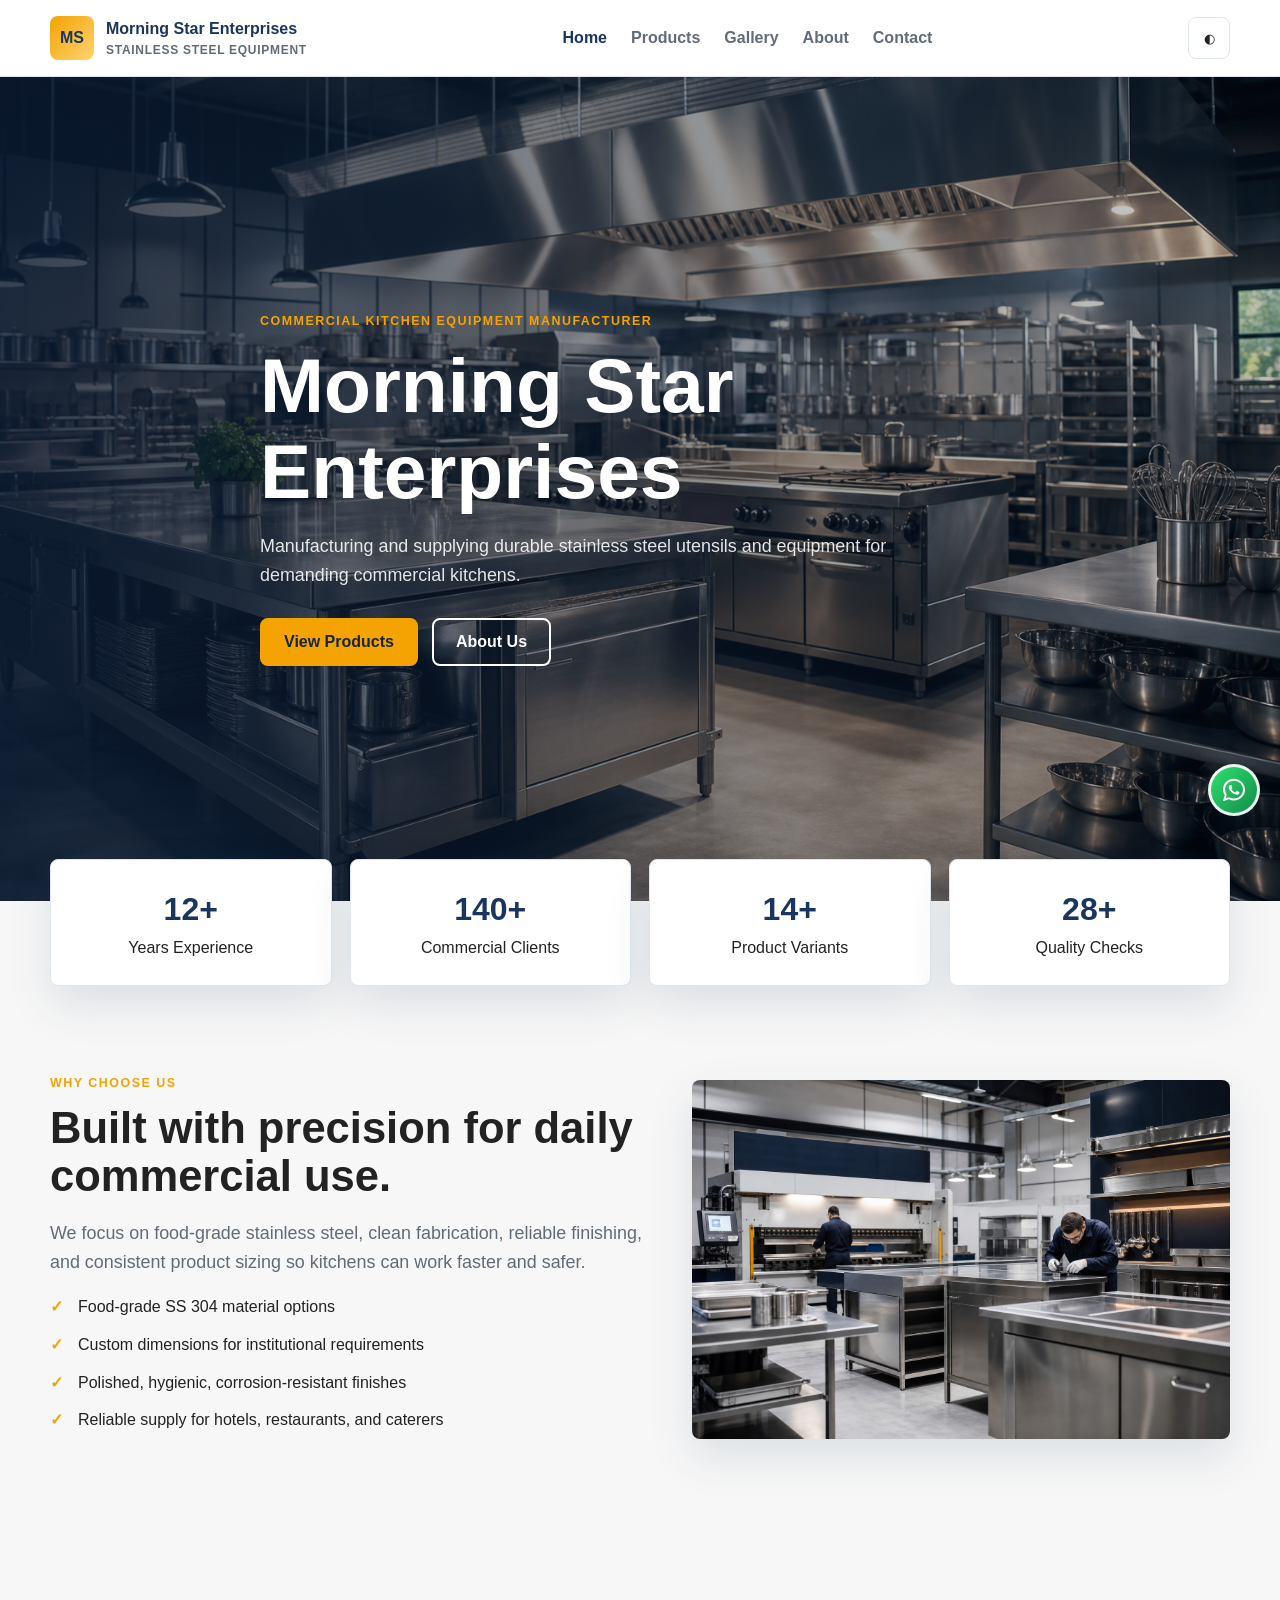
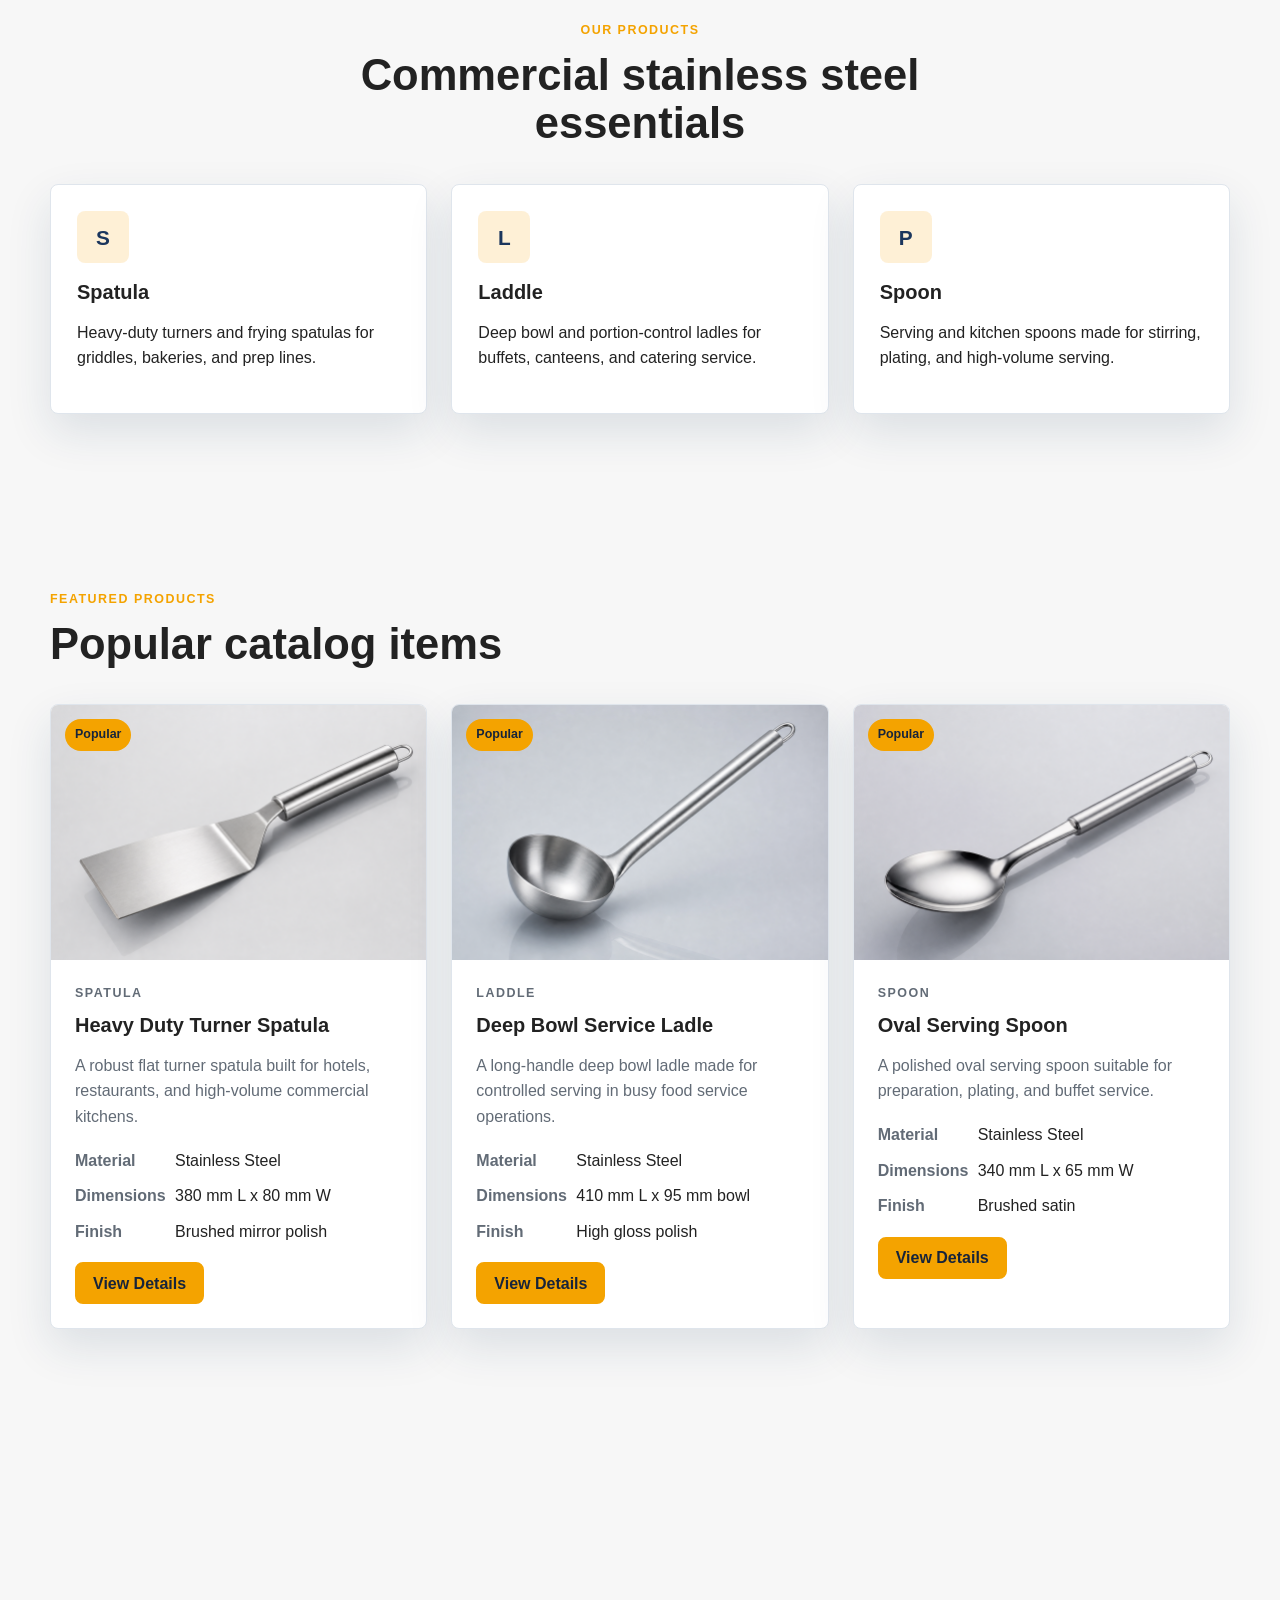
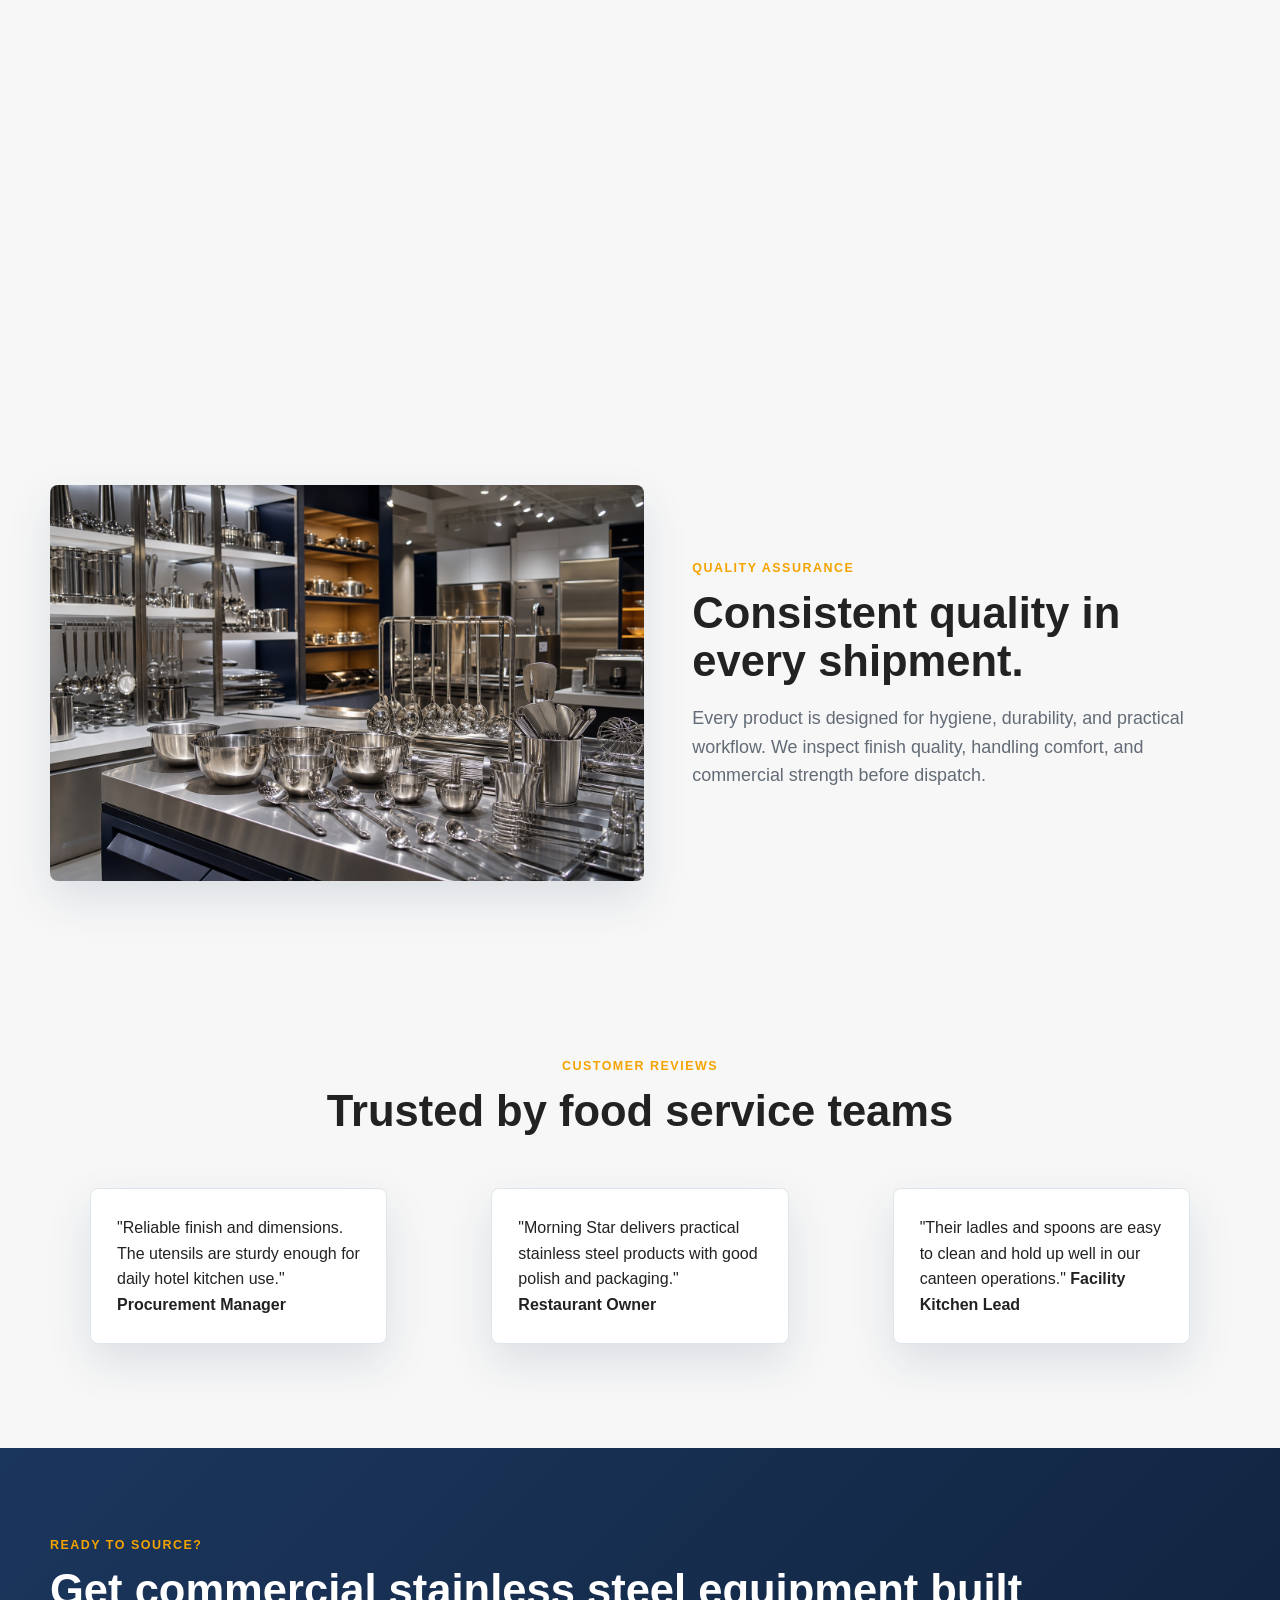
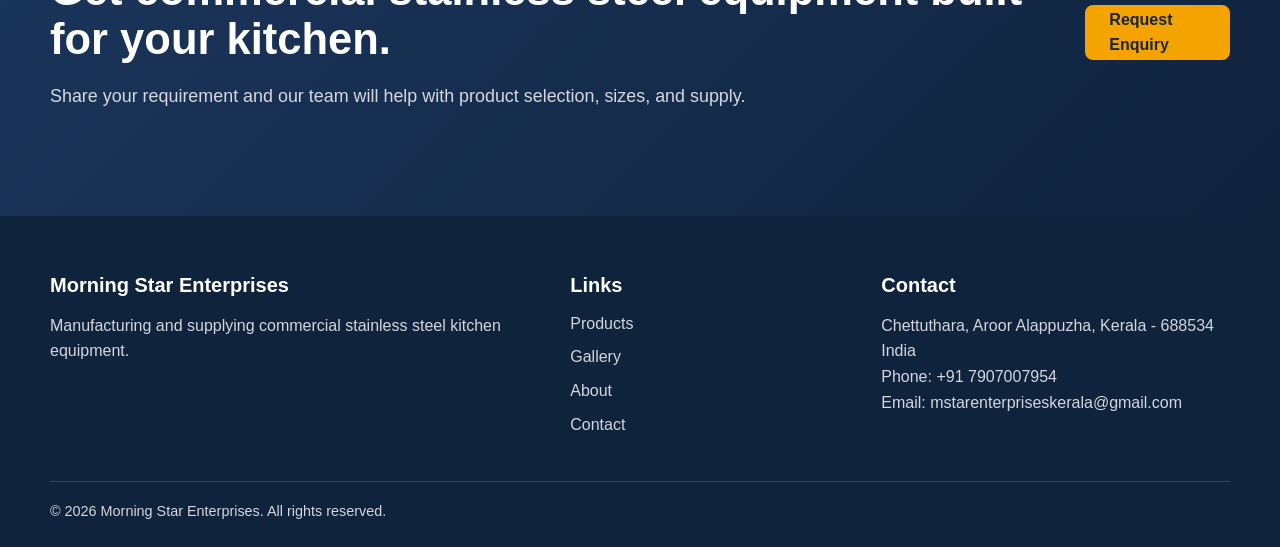
==== commit bfb4ac49: "Add contact detail fallbacks" ====
--- a/index.html
+++ b/index.html
@@ -112,8 +112,8 @@
   </main>
 
   <footer class="site-footer">
-    <div class="container footer-grid"><div><h3 data-config-text="companyName"></h3><p>Manufacturing and supplying commercial stainless steel kitchen equipment.</p></div><div><h3>Links</h3><a href="products.html">Products</a><a href="gallery.html">Gallery</a><a href="about.html">About</a><a href="contact.html">Contact</a></div><div><h3>Contact</h3><p><span data-config-address></span><br>Phone: <span data-config-text="phoneDisplay"></span><br>Email: <span data-config-text="emailDisplay"></span></p></div></div>
-    <div class="container footer-bottom" data-config-text="copyrightFullText"></div>
+    <div class="container footer-grid"><div><h3 data-config-text="companyName">Morning Star Enterprises</h3><p>Manufacturing and supplying commercial stainless steel kitchen equipment.</p></div><div><h3>Links</h3><a href="products.html">Products</a><a href="gallery.html">Gallery</a><a href="about.html">About</a><a href="contact.html">Contact</a></div><div><h3>Contact</h3><p><span data-config-address>Chettuthara, Aroor Alappuzha, Kerala - 688534<br>India</span><br>Phone: <span data-config-text="phoneDisplay">+91 7907007954</span><br>Email: <span data-config-text="emailDisplay">mstarenterpriseskerala@gmail.com</span></p></div></div>
+    <div class="container footer-bottom" data-config-text="copyrightFullText">&copy; 2026 Morning Star Enterprises. All rights reserved.</div>
   </footer>
   <a class="whatsapp-float" href="#" data-config-href="whatsappHref" aria-label="Chat on WhatsApp"><span class="whatsapp-icon" aria-hidden="true"></span></a><button class="back-to-top" type="button" aria-label="Back to top">&#8593;</button>
   <script src="js/config.js"></script>
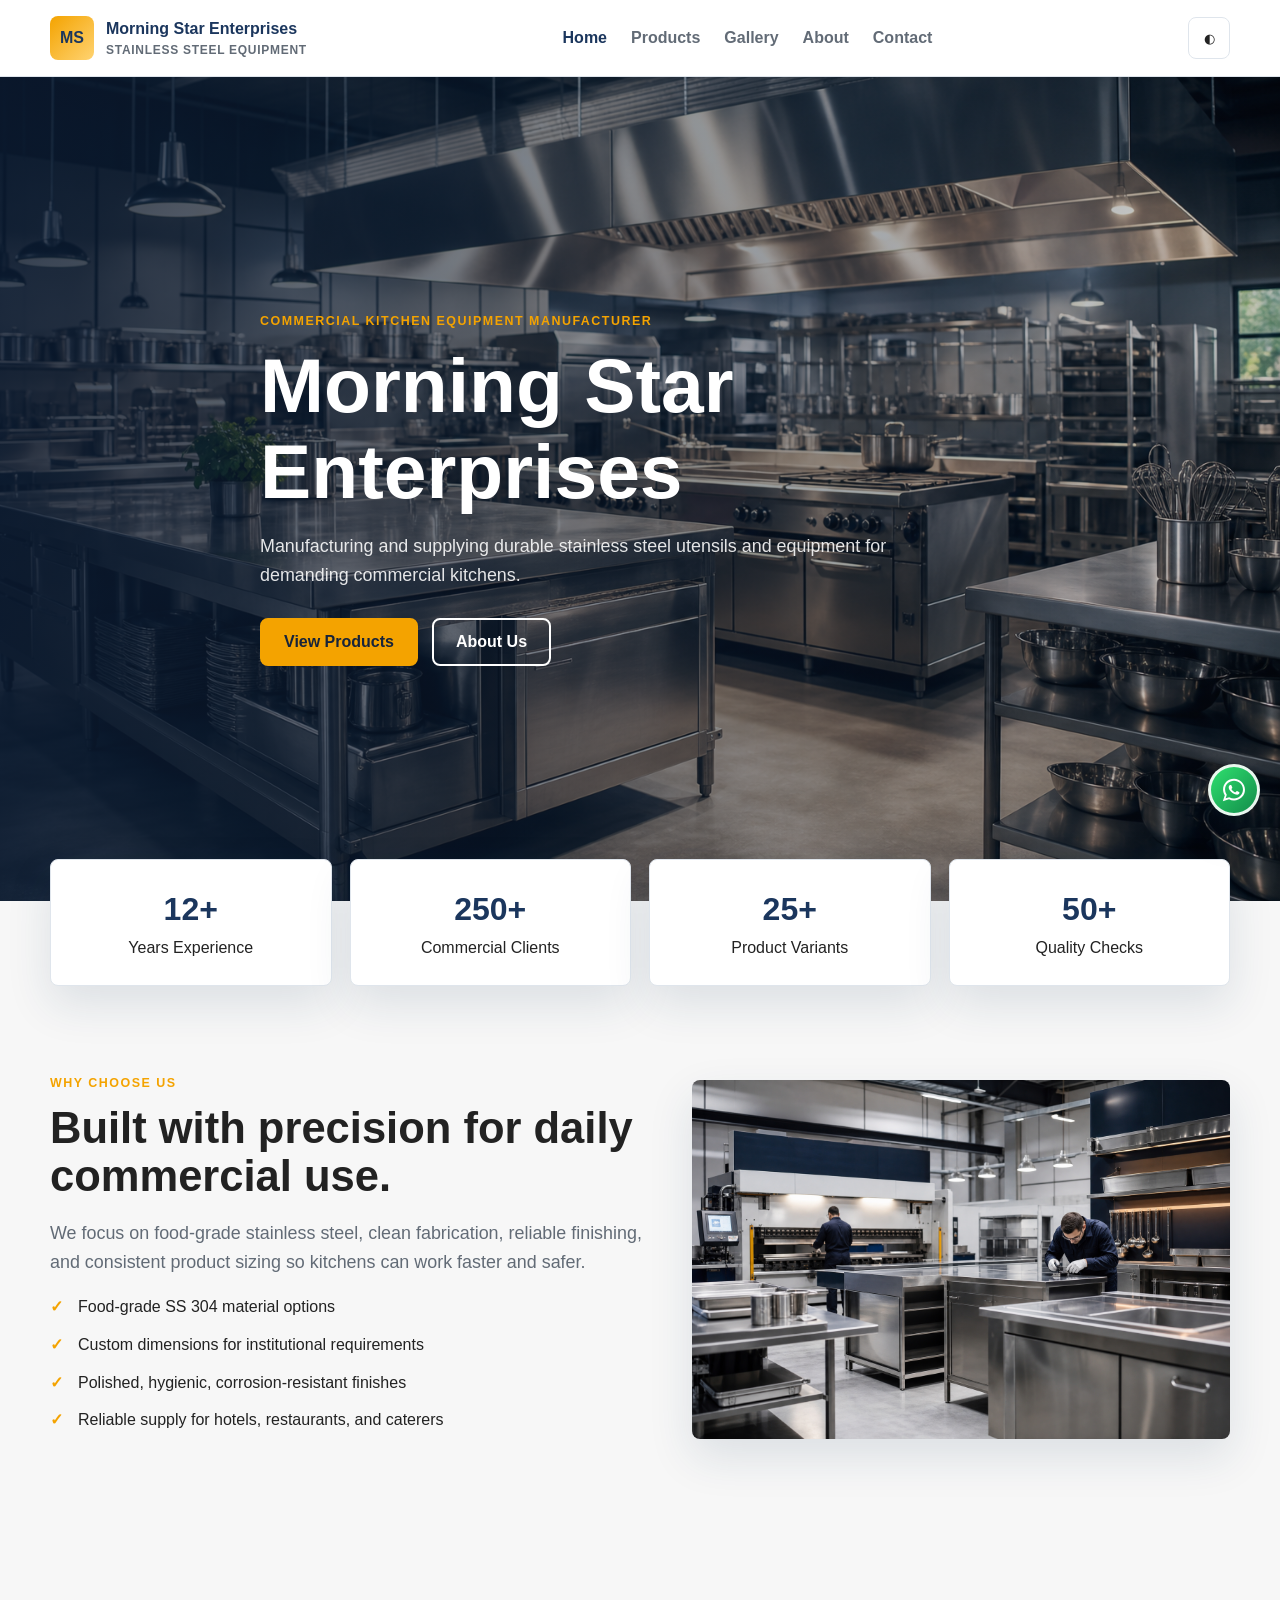
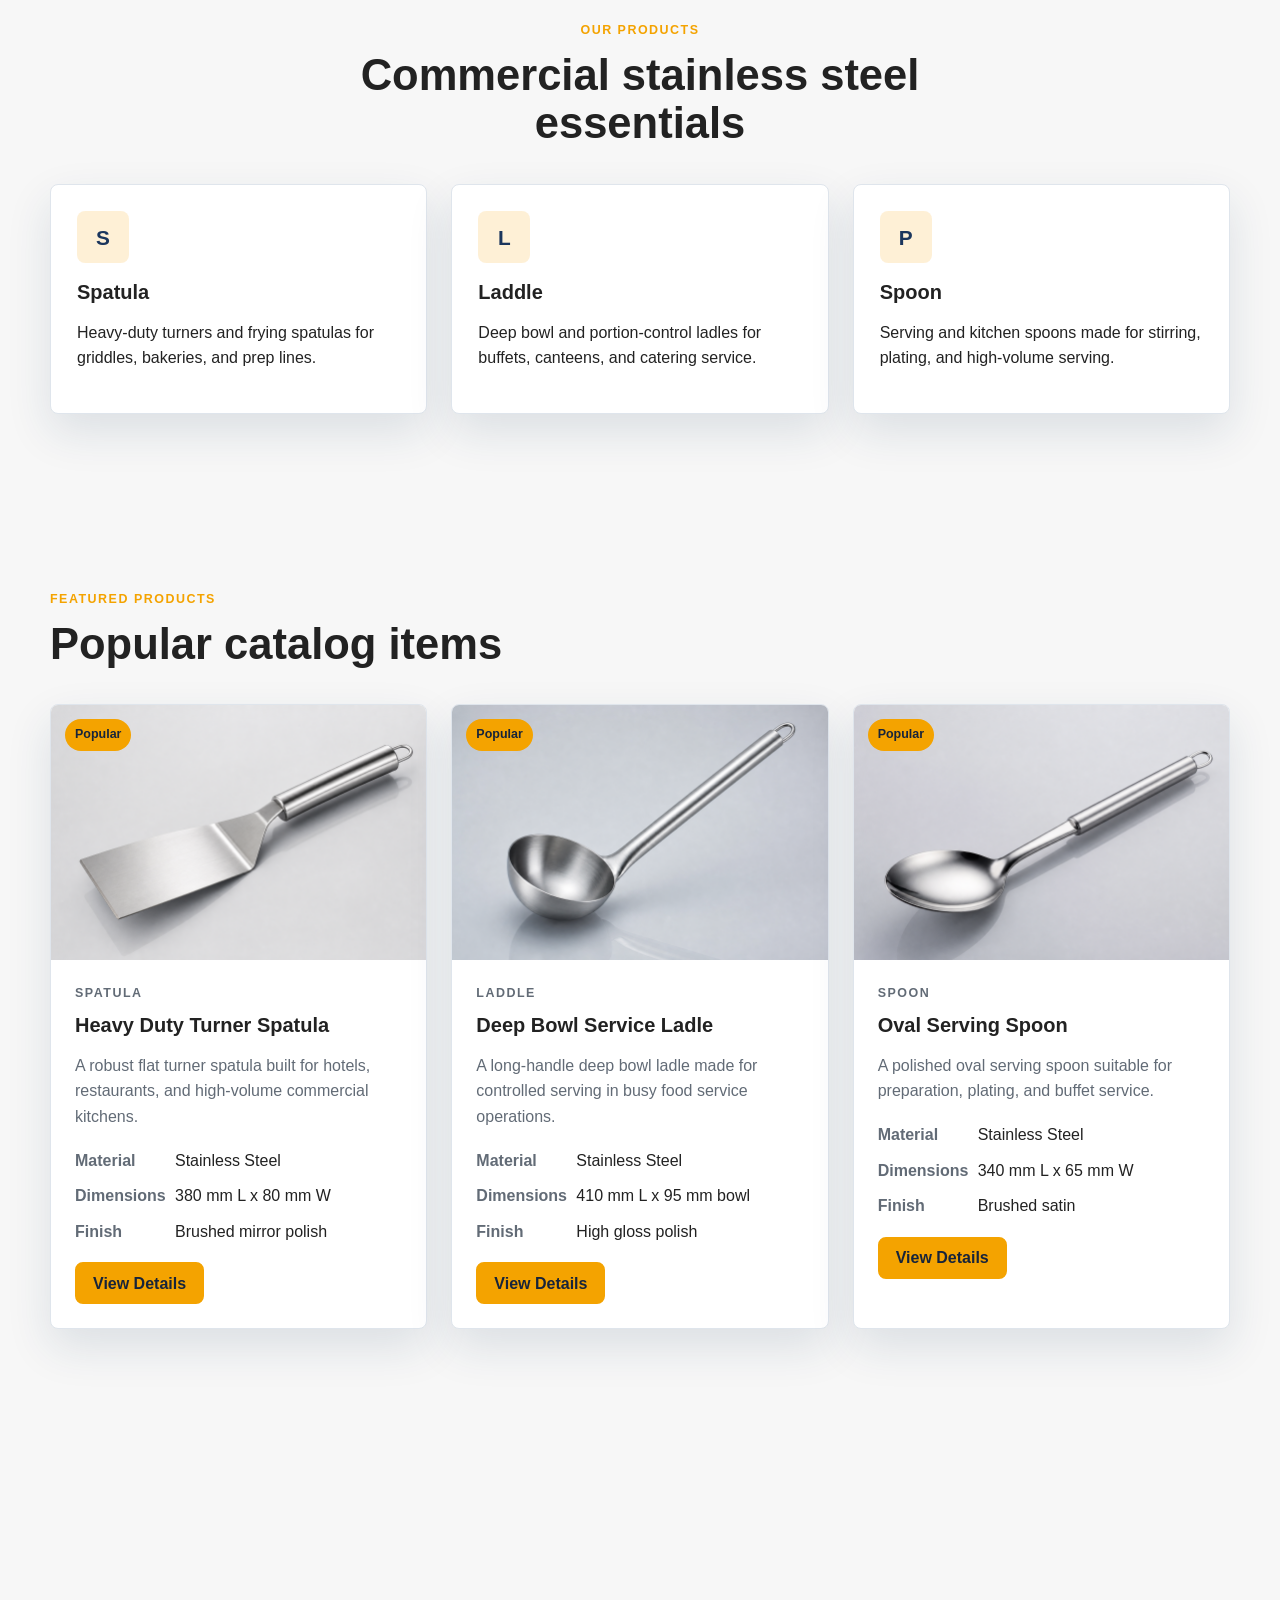
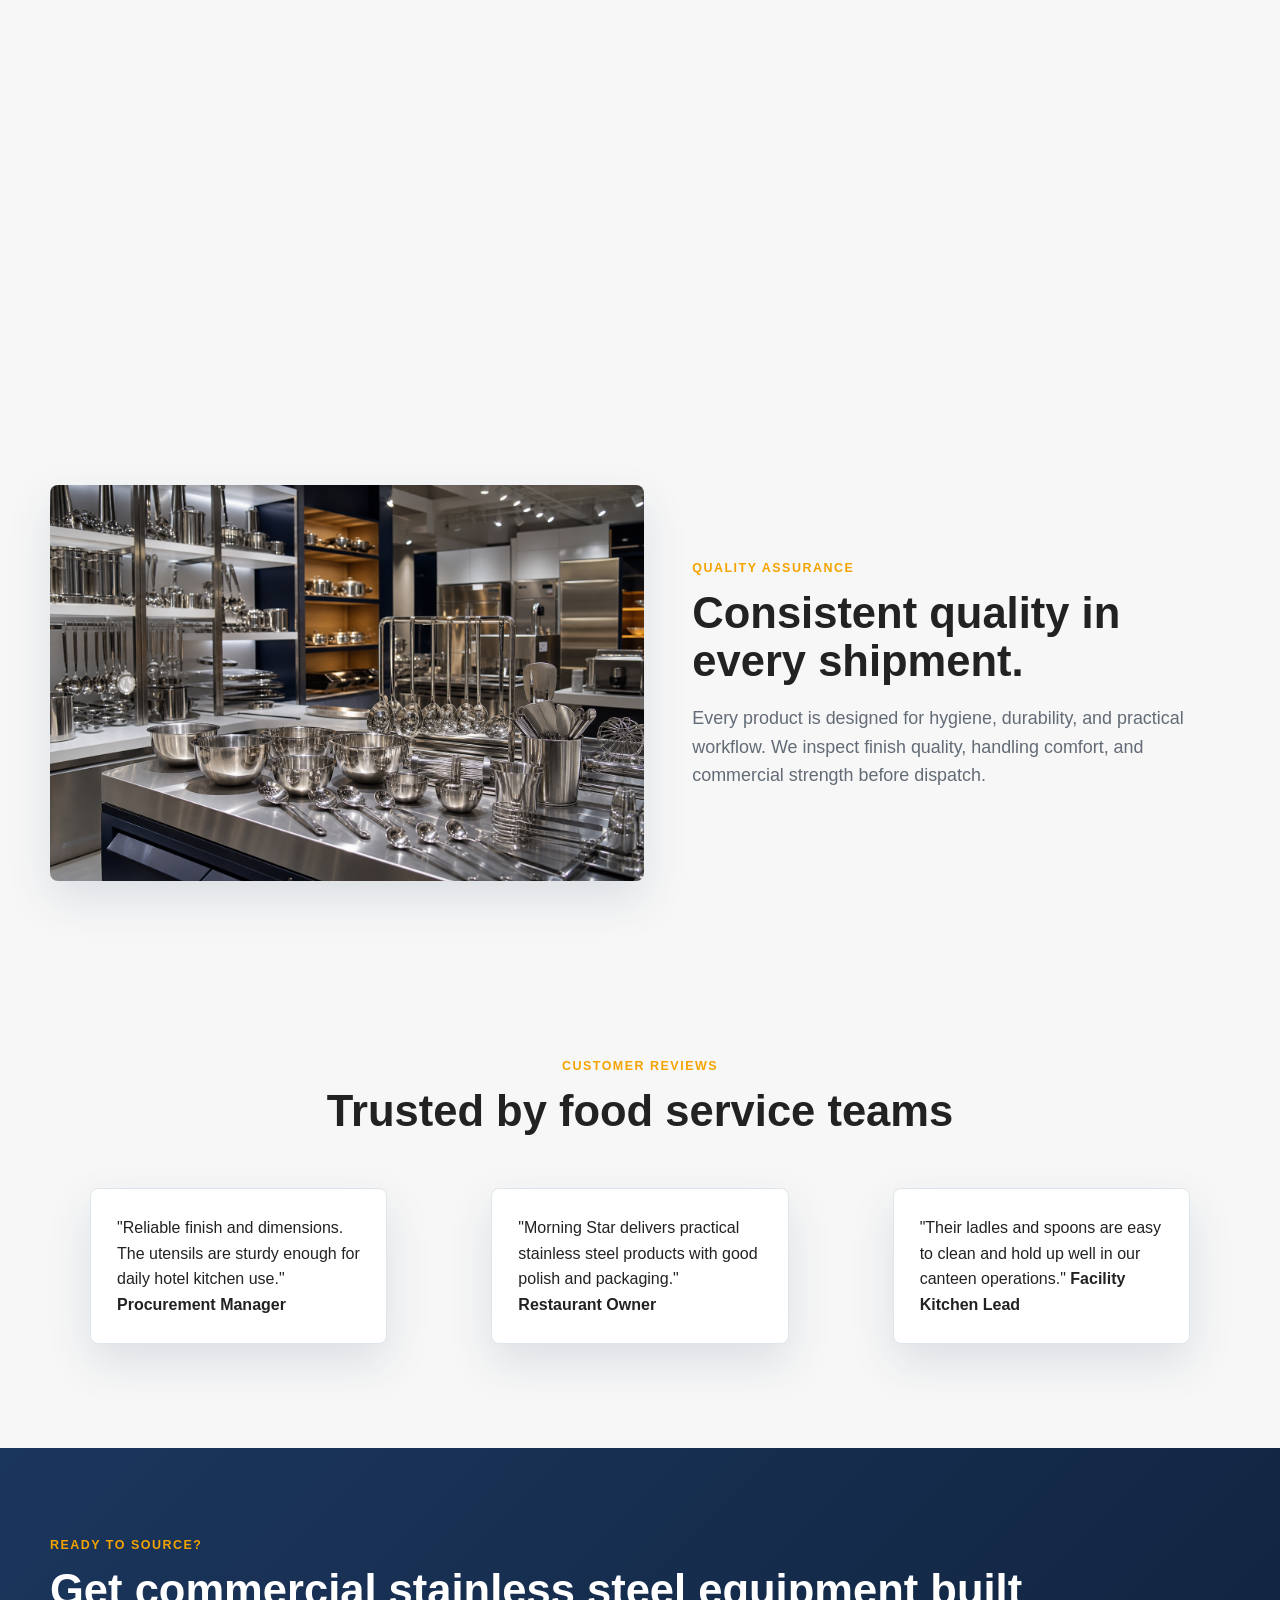
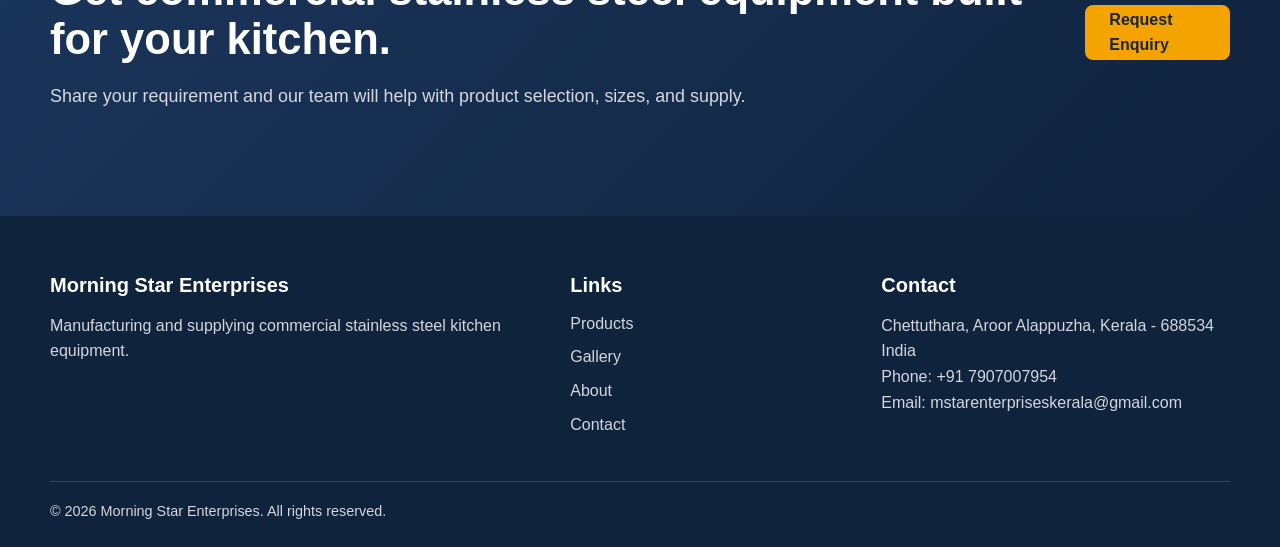
==== commit fd979f90: "Remove hardcoded contact fallbacks" ====
--- a/index.html
+++ b/index.html
@@ -112,8 +112,8 @@
   </main>
 
   <footer class="site-footer">
-    <div class="container footer-grid"><div><h3 data-config-text="companyName">Morning Star Enterprises</h3><p>Manufacturing and supplying commercial stainless steel kitchen equipment.</p></div><div><h3>Links</h3><a href="products.html">Products</a><a href="gallery.html">Gallery</a><a href="about.html">About</a><a href="contact.html">Contact</a></div><div><h3>Contact</h3><p><span data-config-address>Chettuthara, Aroor Alappuzha, Kerala - 688534<br>India</span><br>Phone: <span data-config-text="phoneDisplay">+91 7907007954</span><br>Email: <span data-config-text="emailDisplay">mstarenterpriseskerala@gmail.com</span></p></div></div>
-    <div class="container footer-bottom" data-config-text="copyrightFullText">&copy; 2026 Morning Star Enterprises. All rights reserved.</div>
+    <div class="container footer-grid"><div><h3 data-config-text="companyName"></h3><p>Manufacturing and supplying commercial stainless steel kitchen equipment.</p></div><div><h3>Links</h3><a href="products.html">Products</a><a href="gallery.html">Gallery</a><a href="about.html">About</a><a href="contact.html">Contact</a></div><div><h3>Contact</h3><p><span data-config-address></span><br>Phone: <span data-config-text="phoneDisplay"></span><br>Email: <span data-config-text="emailDisplay"></span></p></div></div>
+    <div class="container footer-bottom" data-config-text="copyrightFullText"></div>
   </footer>
   <a class="whatsapp-float" href="#" data-config-href="whatsappHref" aria-label="Chat on WhatsApp"><span class="whatsapp-icon" aria-hidden="true"></span></a><button class="back-to-top" type="button" aria-label="Back to top">&#8593;</button>
   <script src="js/config.js"></script>
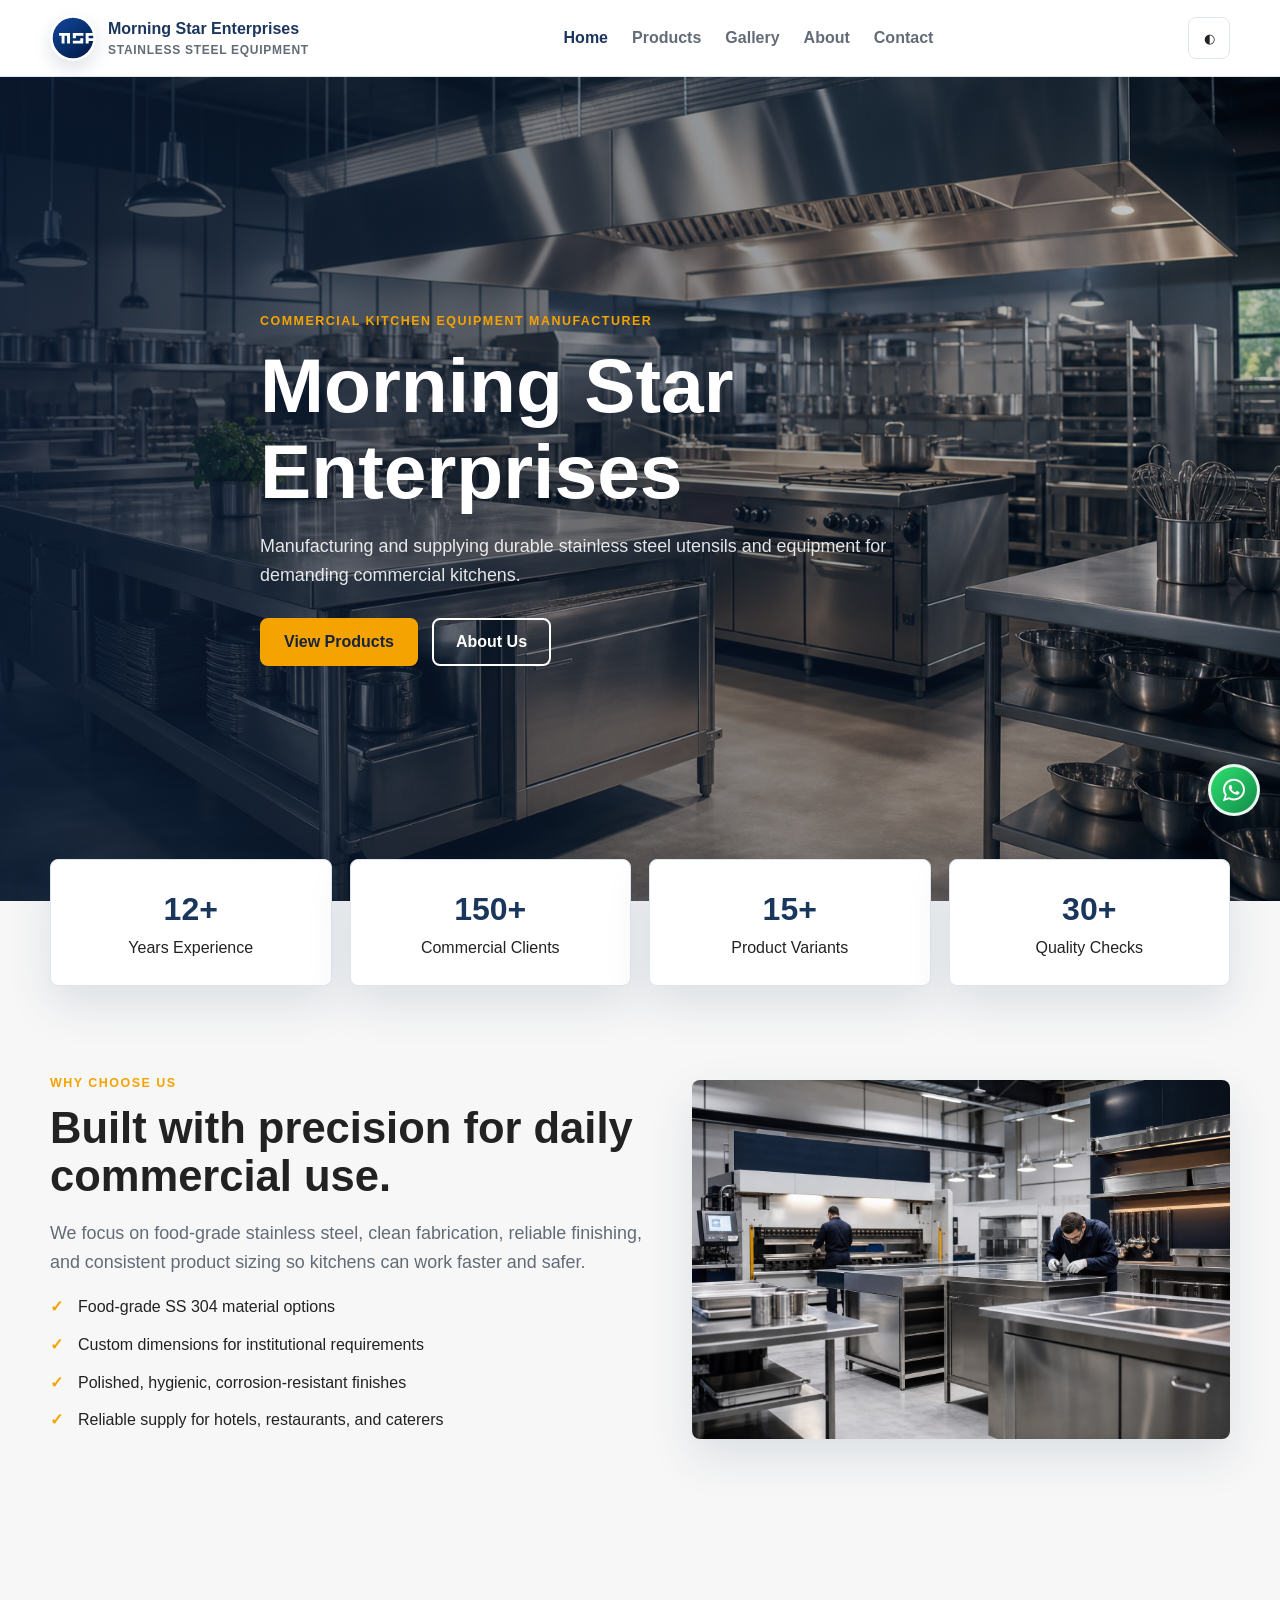
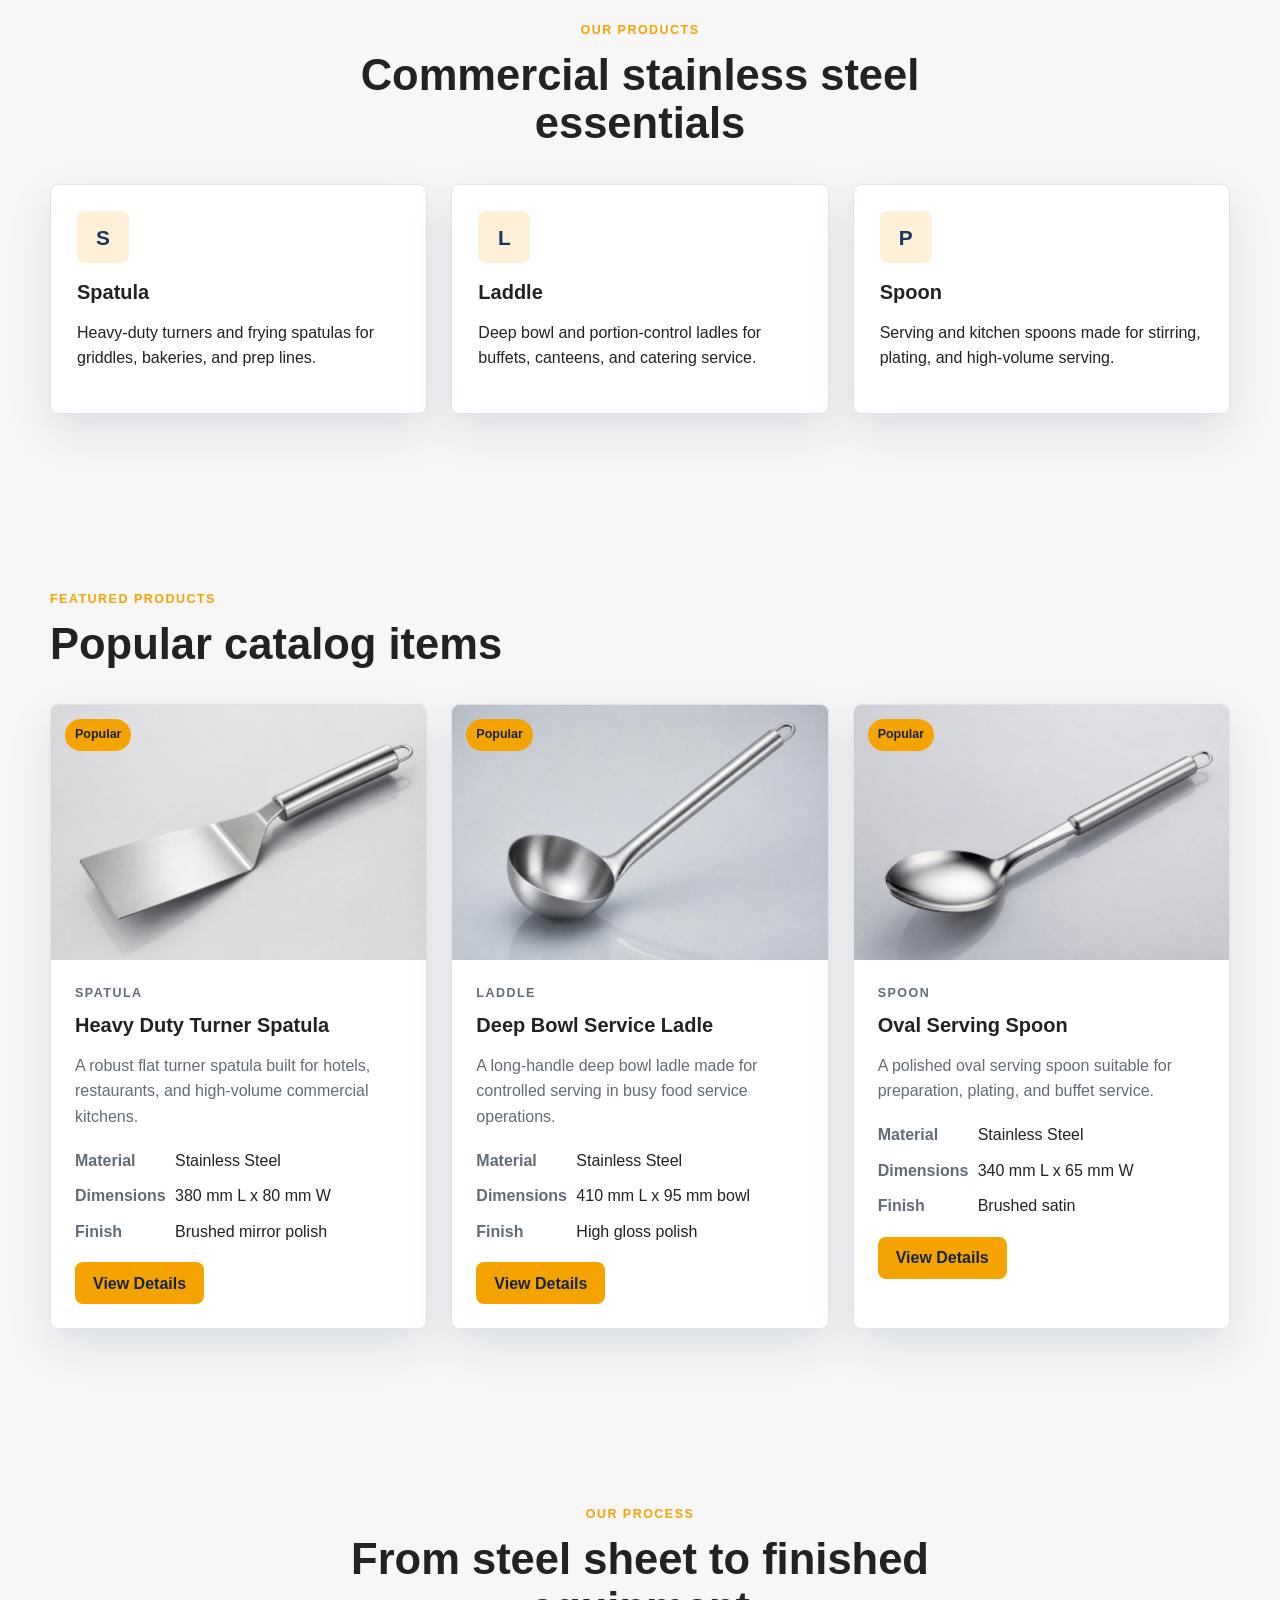
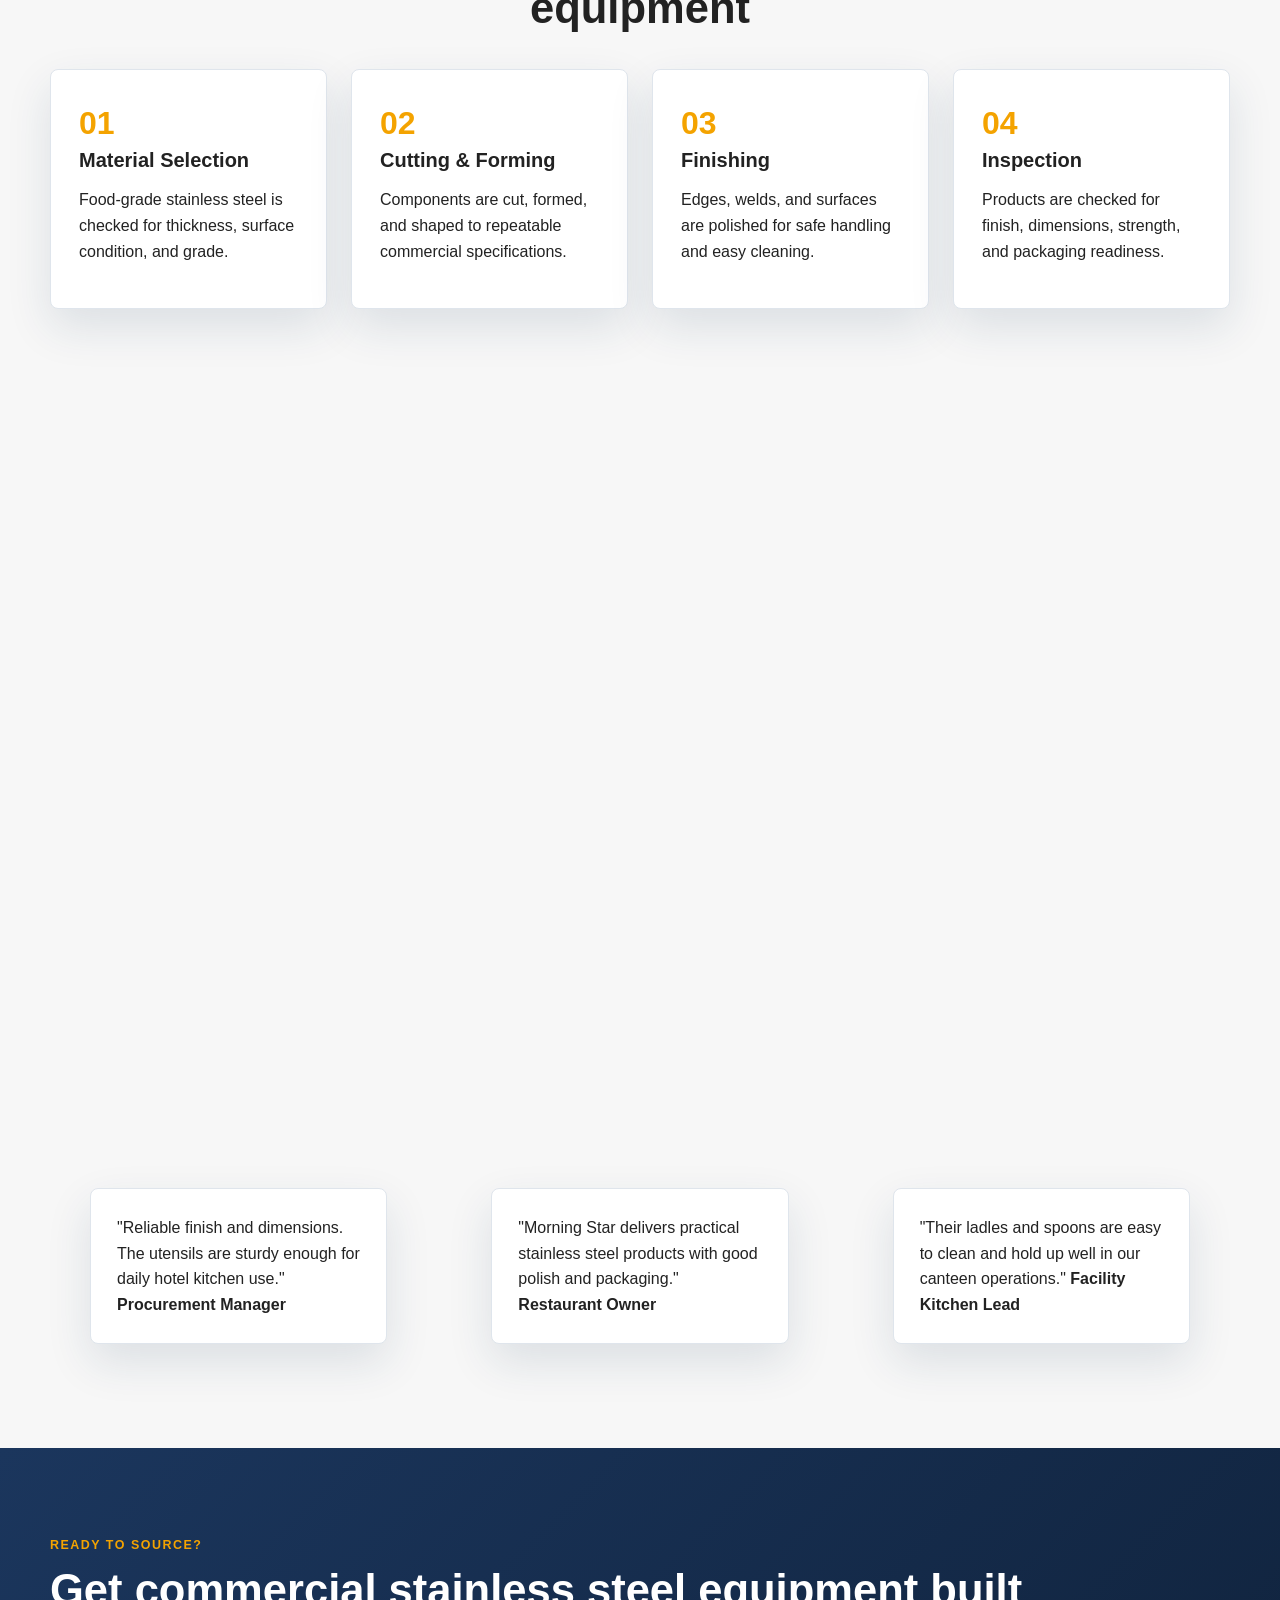
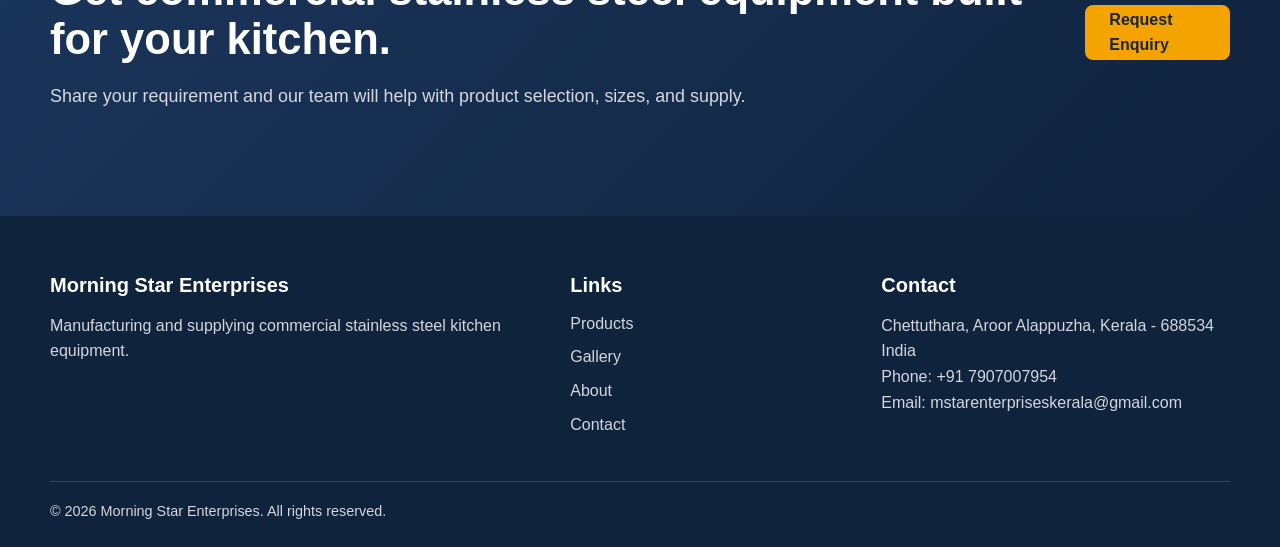
==== commit 5896fd2f: "Add logo and WhatsApp enquiry flow" ====
--- a/index.html
+++ b/index.html
@@ -16,7 +16,7 @@
 <body>
   <header class="site-header">
     <nav class="navbar container" aria-label="Main navigation">
-      <a class="brand" href="index.html" aria-label="Morning Star Enterprises home"><span class="brand-mark">MS</span><span>Morning Star Enterprises<small>Stainless Steel Equipment</small></span></a>
+      <a class="brand" href="index.html" aria-label="Morning Star Enterprises home"><img class="brand-mark" src="images/logo.svg" alt="Morning Star Enterprises logo"><span>Morning Star Enterprises<small>Stainless Steel Equipment</small></span></a>
       <div class="nav-menu">
         <a class="active" href="index.html">Home</a><a href="products.html">Products</a><a href="gallery.html">Gallery</a><a href="about.html">About</a><a href="contact.html">Contact</a>
       </div>
--- a/css/style.css
+++ b/css/style.css
@@ -81,14 +81,12 @@
 [data-theme="dark"] .brand { color: #fff; }
 
 .brand-mark {
-  width: 44px;
-  height: 44px;
-  border-radius: var(--radius);
-  display: grid;
-  place-items: center;
-  color: var(--primary);
-  background: linear-gradient(135deg, var(--accent), #ffd371);
-  font-weight: 900;
+  width: 46px;
+  height: 46px;
+  border-radius: 50%;
+  object-fit: contain;
+  background: transparent;
+  box-shadow: 0 8px 18px rgba(27, 54, 93, 0.14);
 }
 
 .brand small {
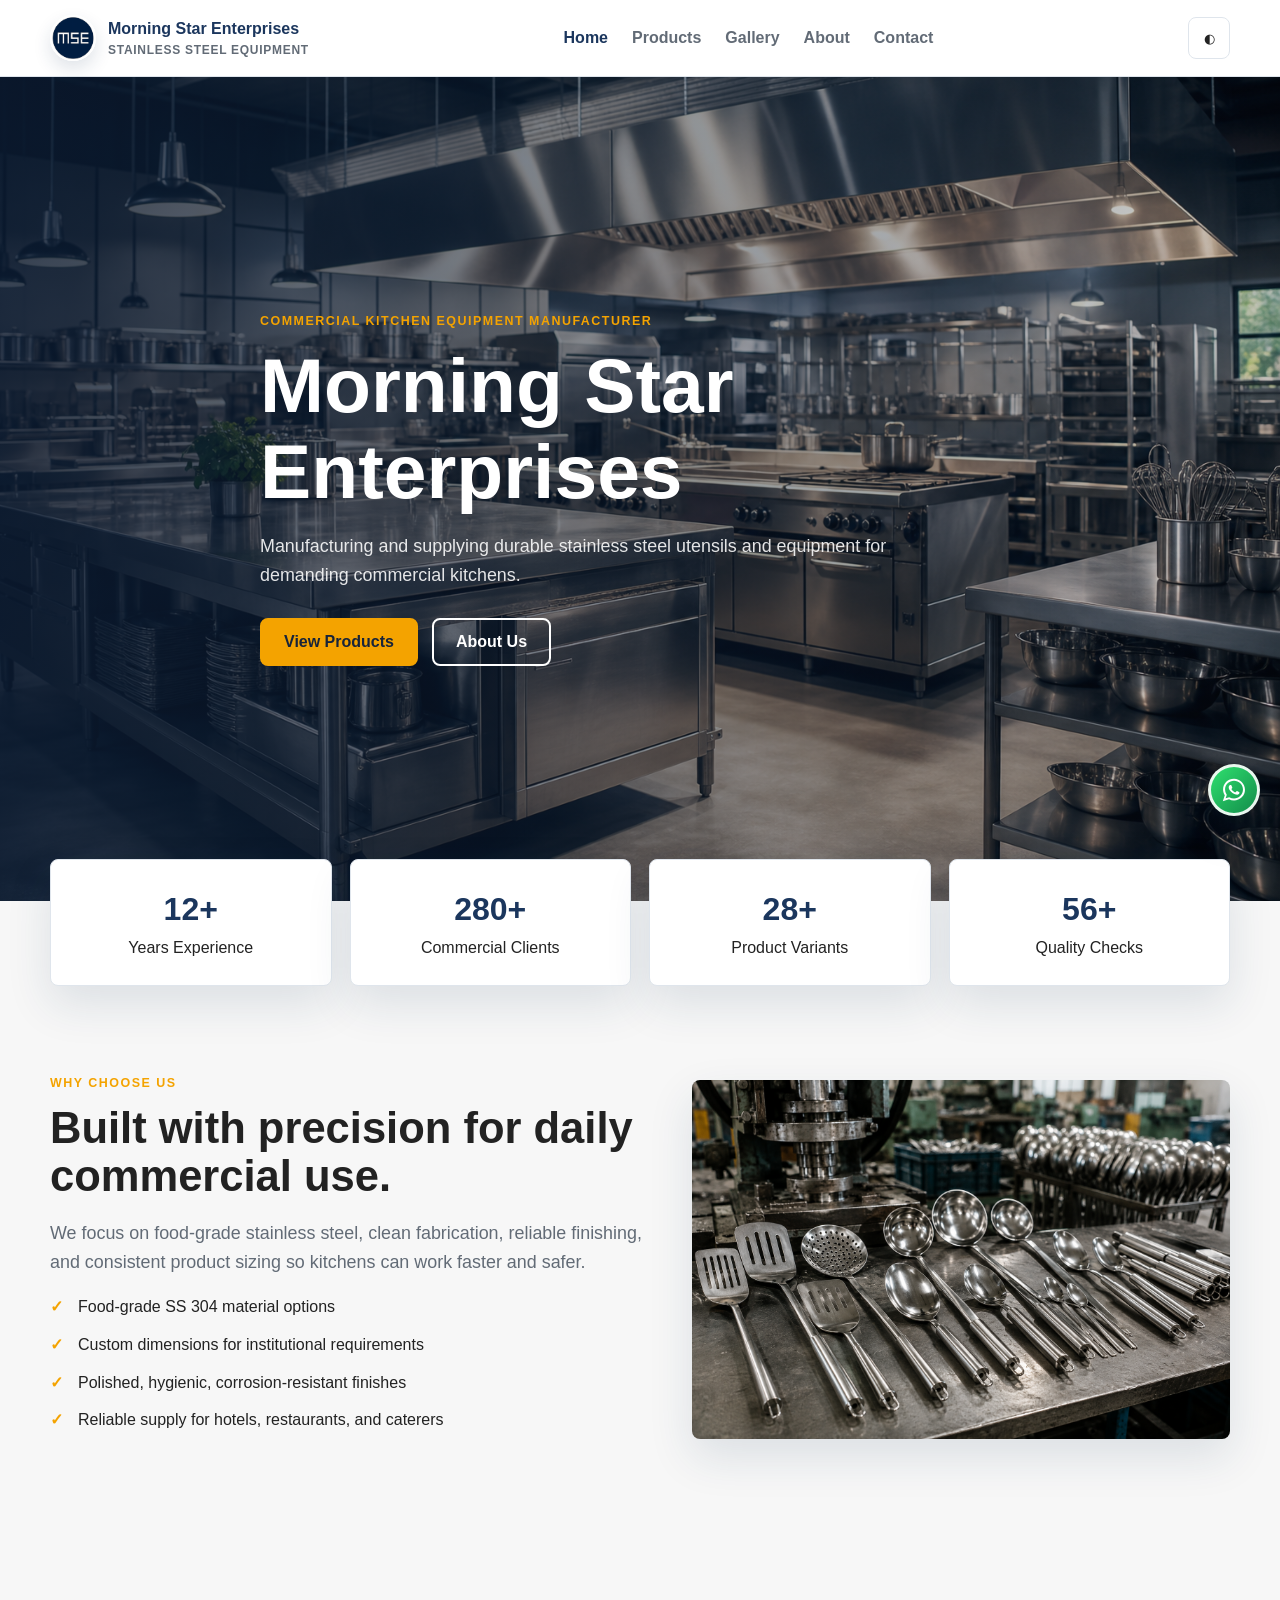
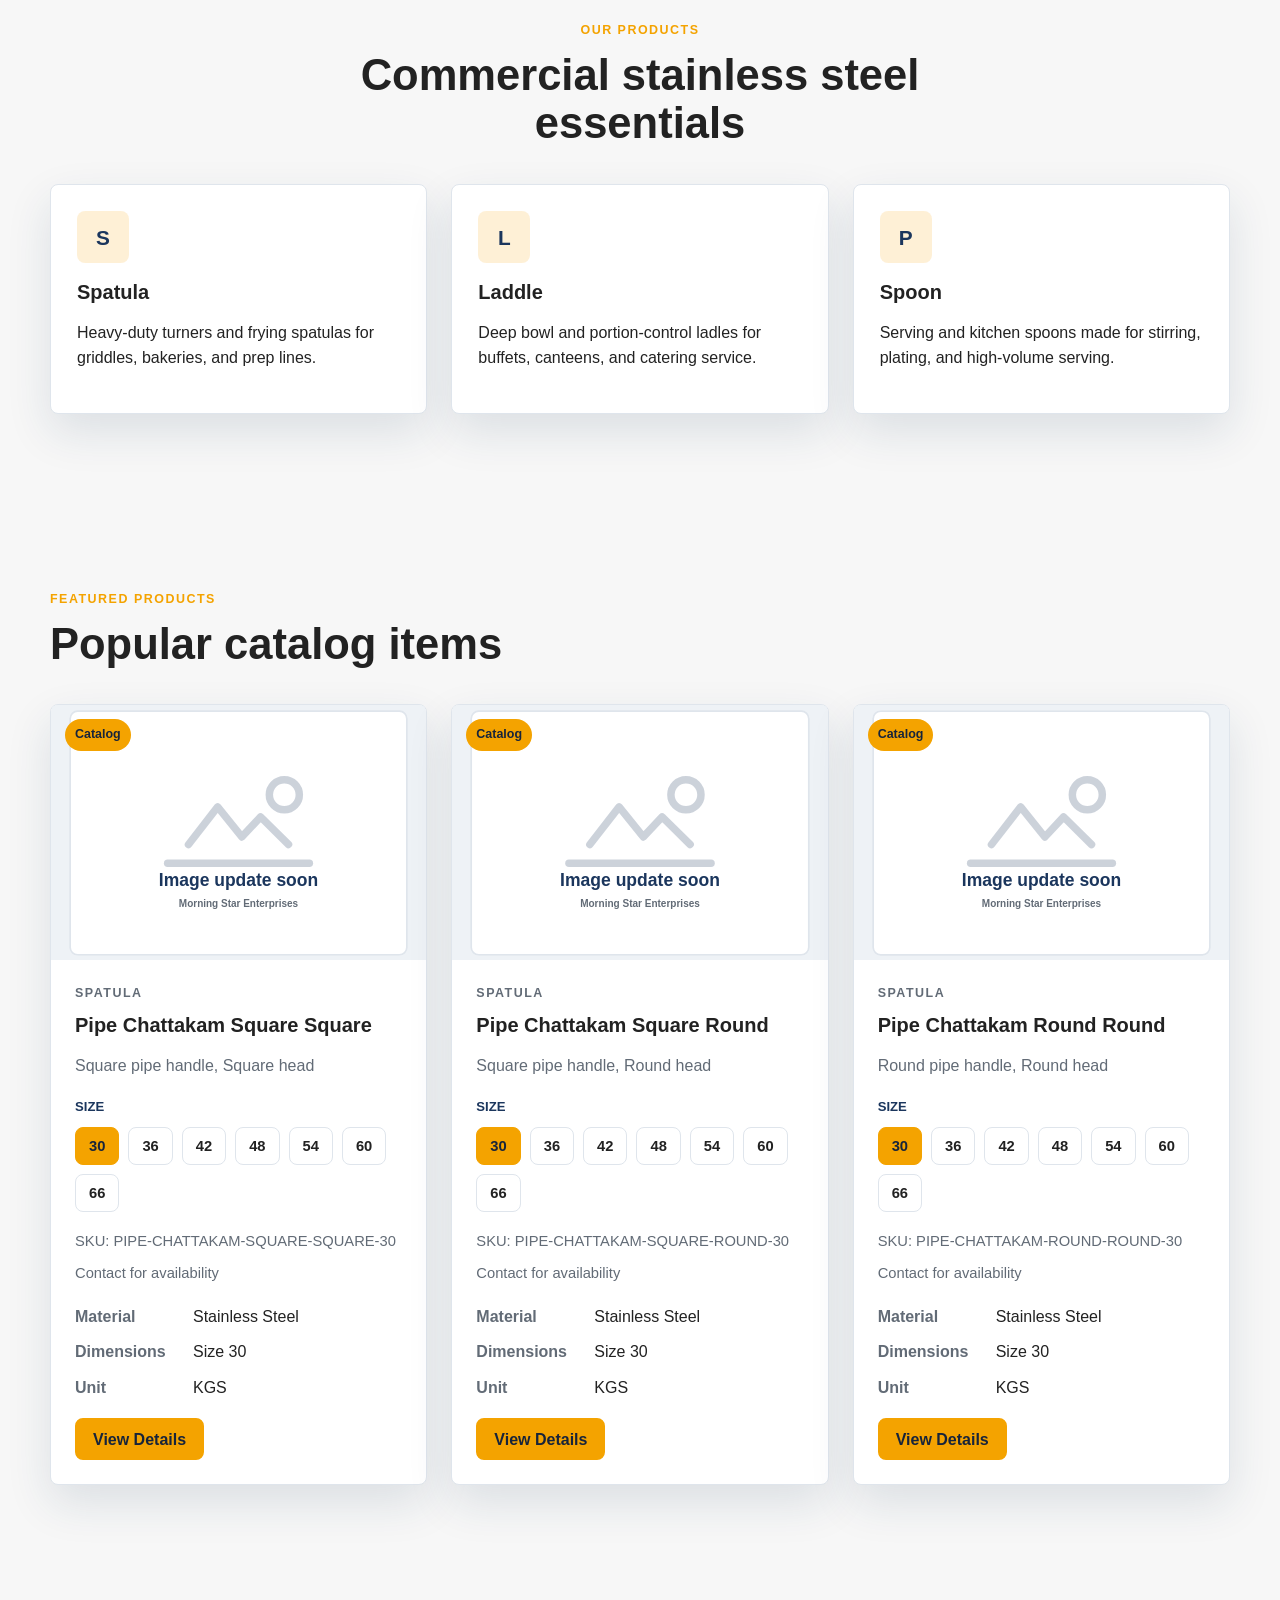
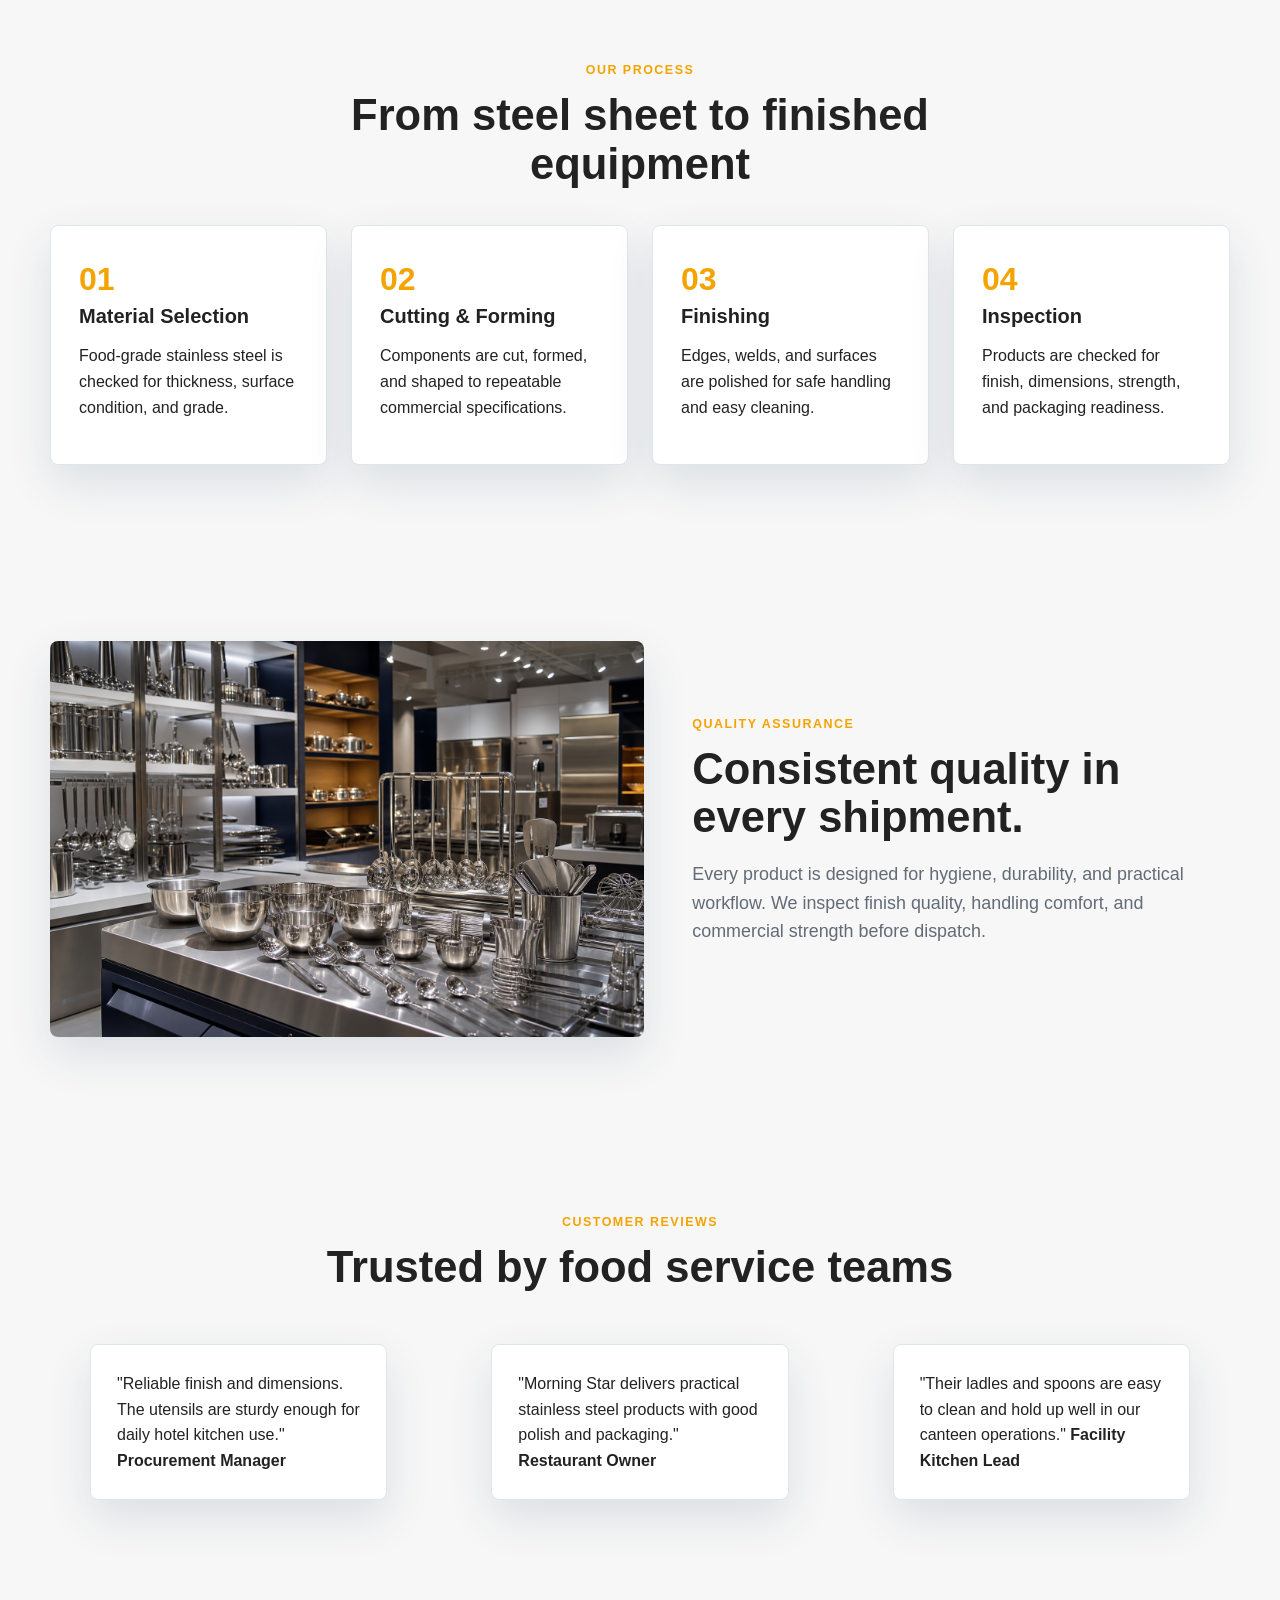
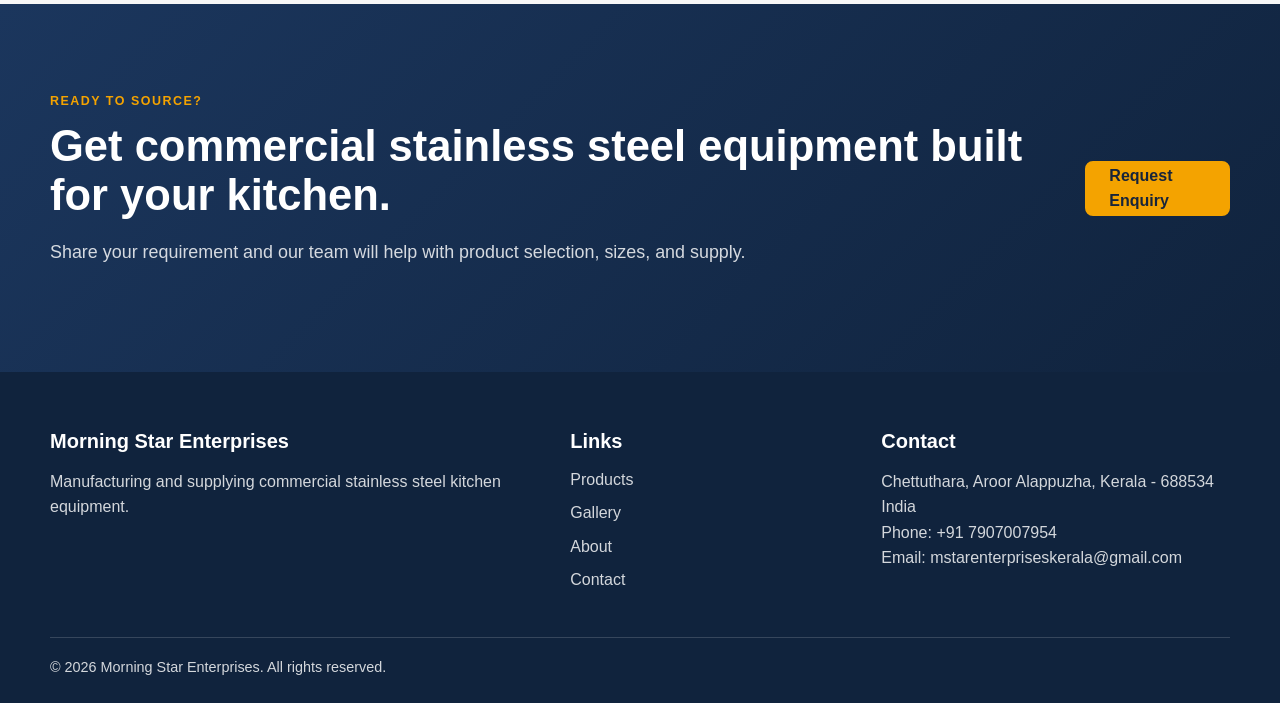
==== commit 1fb7078f: "feat(branding): add site favicon" ====
--- a/index.html
+++ b/index.html
@@ -9,6 +9,7 @@
   <meta property="og:description" content="Premium stainless steel kitchen equipment for commercial food service operations.">
   <meta property="og:image" content="images/hero-workshop.png">
   <meta property="og:type" content="website">
+  <link rel="icon" href="images/favicon.png" type="image/png">
   <link rel="stylesheet" href="css/style.css">
   <link rel="stylesheet" href="css/products.css">
   <link rel="stylesheet" href="css/responsive.css">
--- a/css/products.css
+++ b/css/products.css
@@ -76,16 +76,78 @@
   color: var(--muted);
 }
 
-.mini-specs {
+.size-selector {
   display: grid;
   gap: 10px;
   margin: 18px 0;
 }
 
+.size-label {
+  color: var(--primary);
+  font-size: 0.82rem;
+  font-weight: 900;
+  text-transform: uppercase;
+}
+
+[data-theme="dark"] .size-label {
+  color: var(--accent);
+}
+
+.size-options {
+  display: flex;
+  flex-wrap: wrap;
+  gap: 9px;
+}
+
+.size-chip {
+  min-height: 38px;
+  padding: 0 13px;
+  border: 1px solid var(--line);
+  border-radius: var(--radius);
+  background: var(--card);
+  color: var(--text);
+  cursor: pointer;
+  font: inherit;
+  font-size: 0.92rem;
+  font-weight: 800;
+}
+
+.size-chip:hover,
+.size-chip.active {
+  border-color: var(--accent);
+  background: var(--accent);
+  color: #17243a;
+}
+
+.product-meta {
+  display: flex;
+  flex-wrap: wrap;
+  align-items: center;
+  gap: 8px 12px;
+  margin: 14px 0 4px;
+  color: var(--muted);
+  font-size: 0.92rem;
+}
+
+.product-meta strong {
+  color: var(--primary);
+  font-size: 1.05rem;
+}
+
+[data-theme="dark"] .product-meta strong {
+  color: var(--accent);
+}
+
+.mini-specs {
+  display: grid;
+  gap: 10px;
+  margin: 18px 0;
+}
+
 .mini-specs div {
   display: grid;
   grid-template-columns: 90px 1fr;
-  gap: 10px;
+  gap: 28px;
 }
 
 .mini-specs dt {
@@ -161,6 +223,44 @@
 
 .detail-content {
   padding: 34px;
+}
+
+.detail-meta {
+  display: grid;
+  grid-template-columns: repeat(3, minmax(0, 1fr));
+  gap: 12px;
+  margin-top: 22px;
+}
+
+.detail-meta div {
+  min-height: 78px;
+  padding: 14px;
+  border: 1px solid var(--line);
+  border-radius: var(--radius);
+  background: rgba(27, 54, 93, 0.04);
+}
+
+[data-theme="dark"] .detail-meta div {
+  background: rgba(244, 163, 0, 0.08);
+}
+
+.detail-meta span {
+  display: block;
+  color: var(--muted);
+  font-size: 0.78rem;
+  font-weight: 900;
+  text-transform: uppercase;
+}
+
+.detail-meta strong {
+  display: block;
+  margin-top: 4px;
+  color: var(--primary);
+  font-size: 1.05rem;
+}
+
+[data-theme="dark"] .detail-meta strong {
+  color: var(--accent);
 }
 
 .spec-table {
--- a/css/responsive.css
+++ b/css/responsive.css
@@ -94,6 +94,14 @@
     grid-template-columns: 1fr;
   }
 
+  .detail-meta {
+    grid-template-columns: 1fr;
+  }
+
+  .size-chip {
+    flex: 1 1 auto;
+  }
+
   .spec-table th,
   .spec-table td {
     display: block;
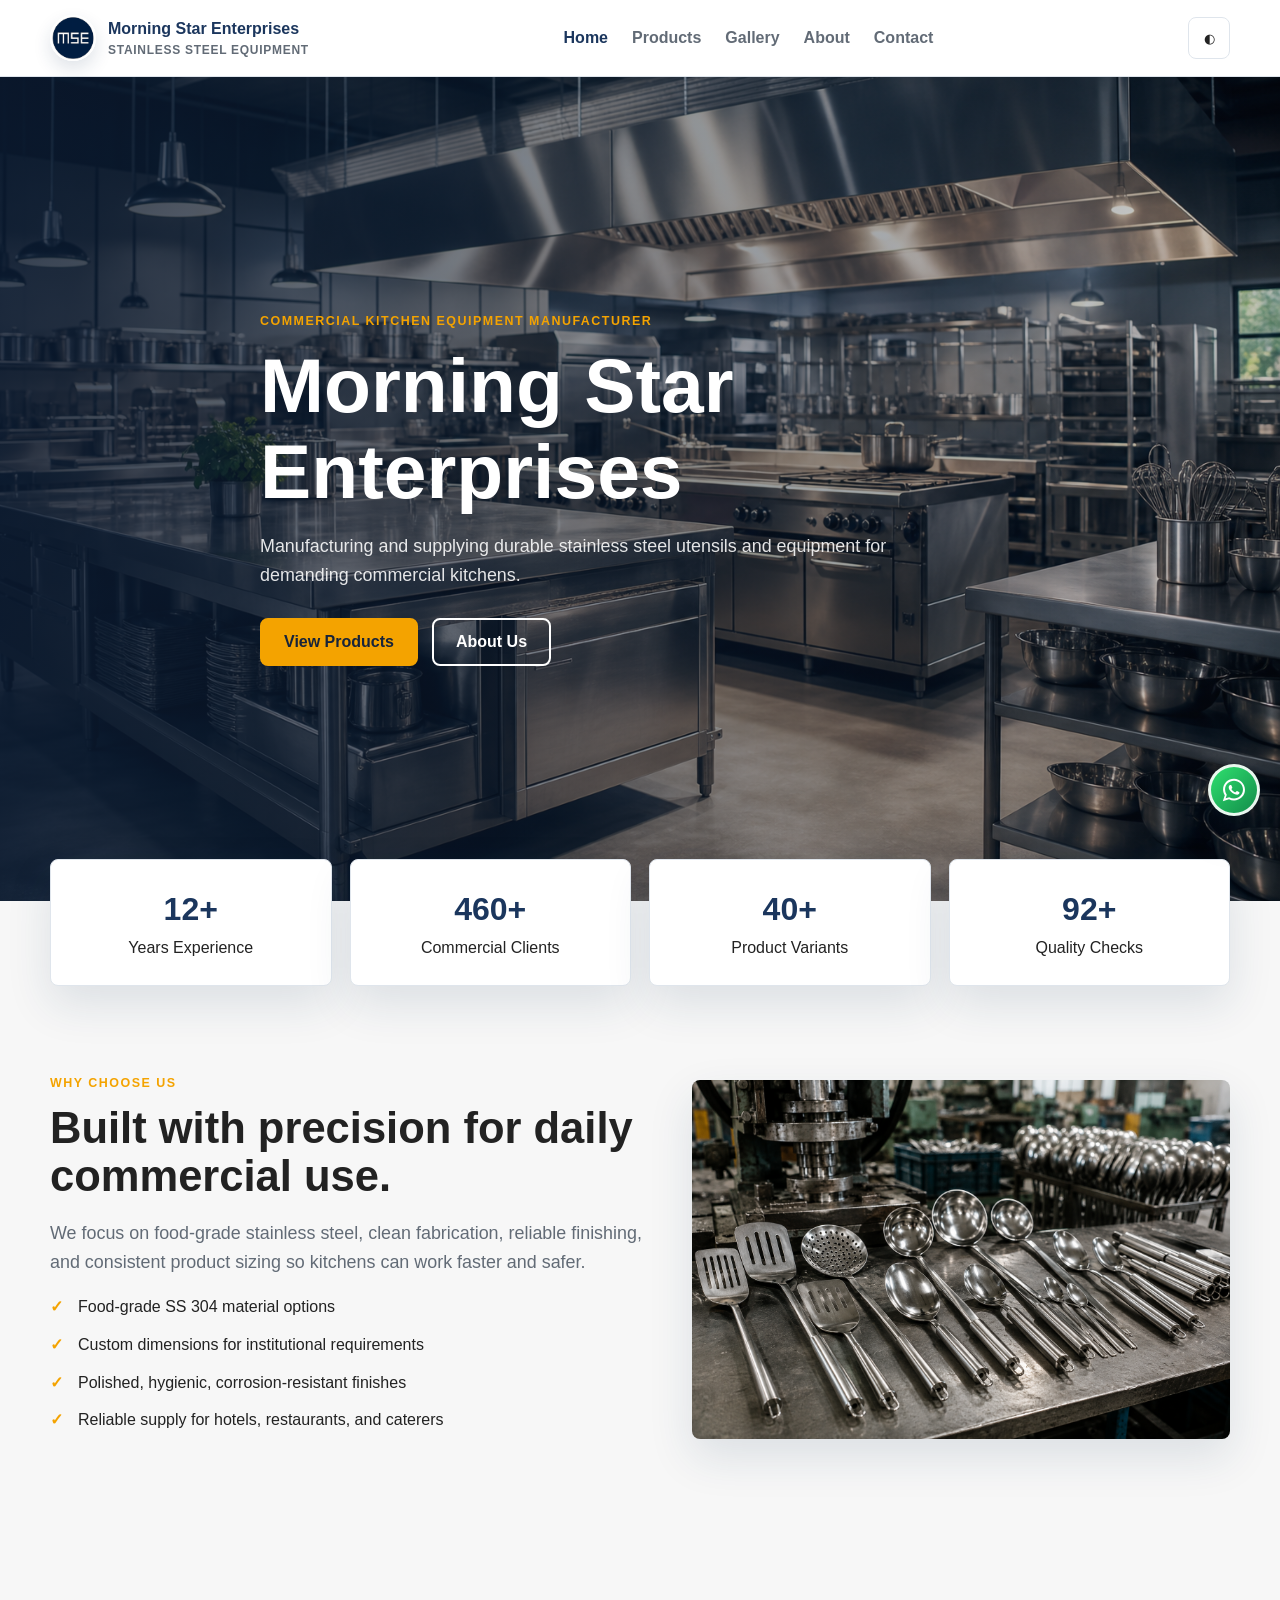
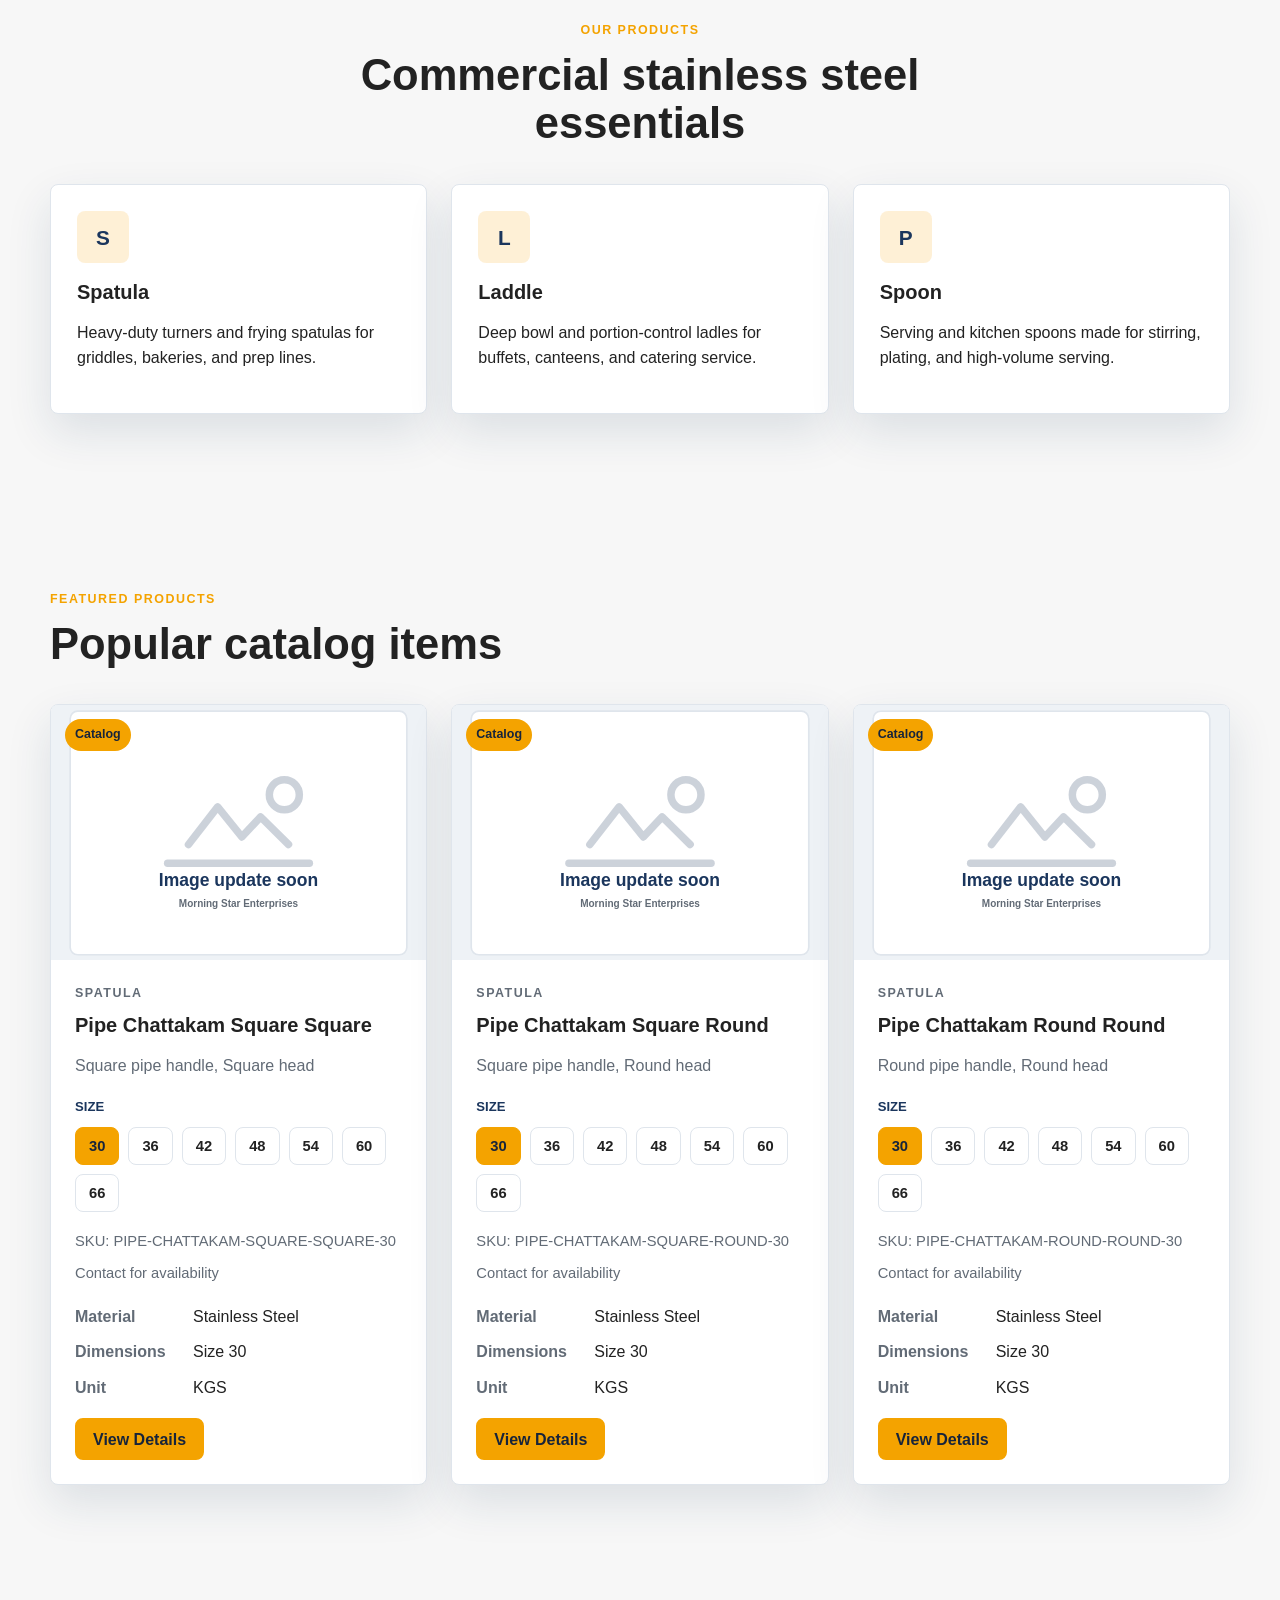
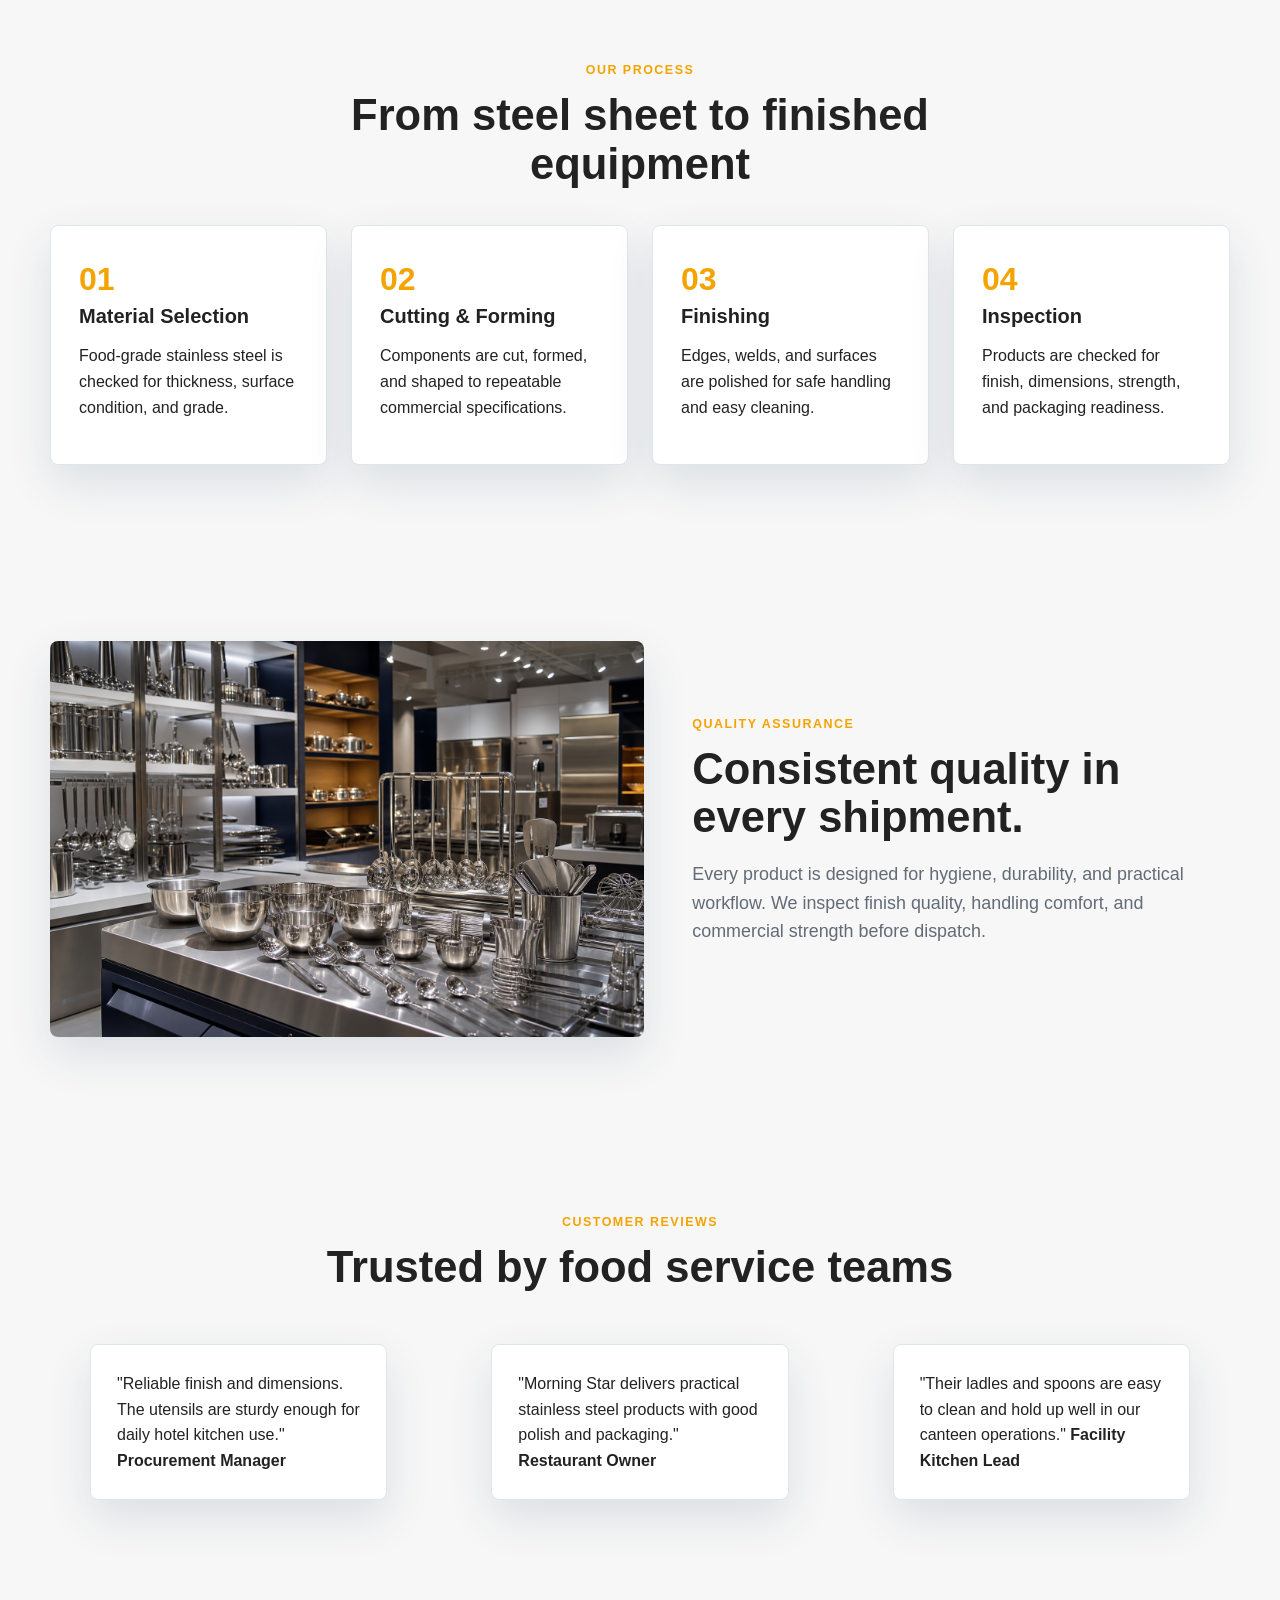
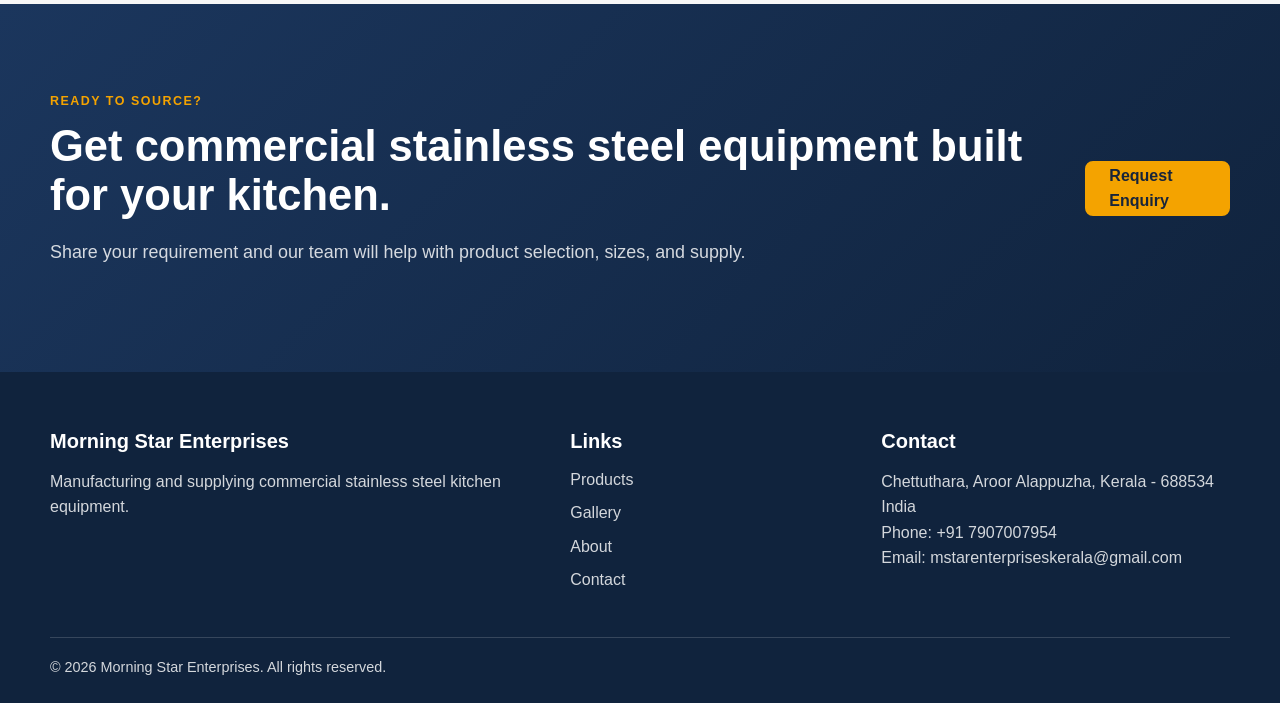
==== commit 0000fec5: "feat(seo): add product schema and canonical metadata" ====
--- a/index.html
+++ b/index.html
@@ -7,8 +7,10 @@
   <meta name="description" content="Morning Star Enterprises manufactures and supplies commercial stainless steel kitchen equipment for hotels, restaurants, caterers, and institutional kitchens.">
   <meta property="og:title" content="Morning Star Enterprises">
   <meta property="og:description" content="Premium stainless steel kitchen equipment for commercial food service operations.">
-  <meta property="og:image" content="images/hero-workshop.png">
+  <meta property="og:image" content="https://msekerala.in/images/hero-workshop.png">
   <meta property="og:type" content="website">
+  <meta property="og:url" content="https://msekerala.in/">
+  <link rel="canonical" href="https://msekerala.in/">
   <link rel="icon" href="images/favicon.png" type="image/png">
   <link rel="stylesheet" href="css/style.css">
   <link rel="stylesheet" href="css/products.css">
